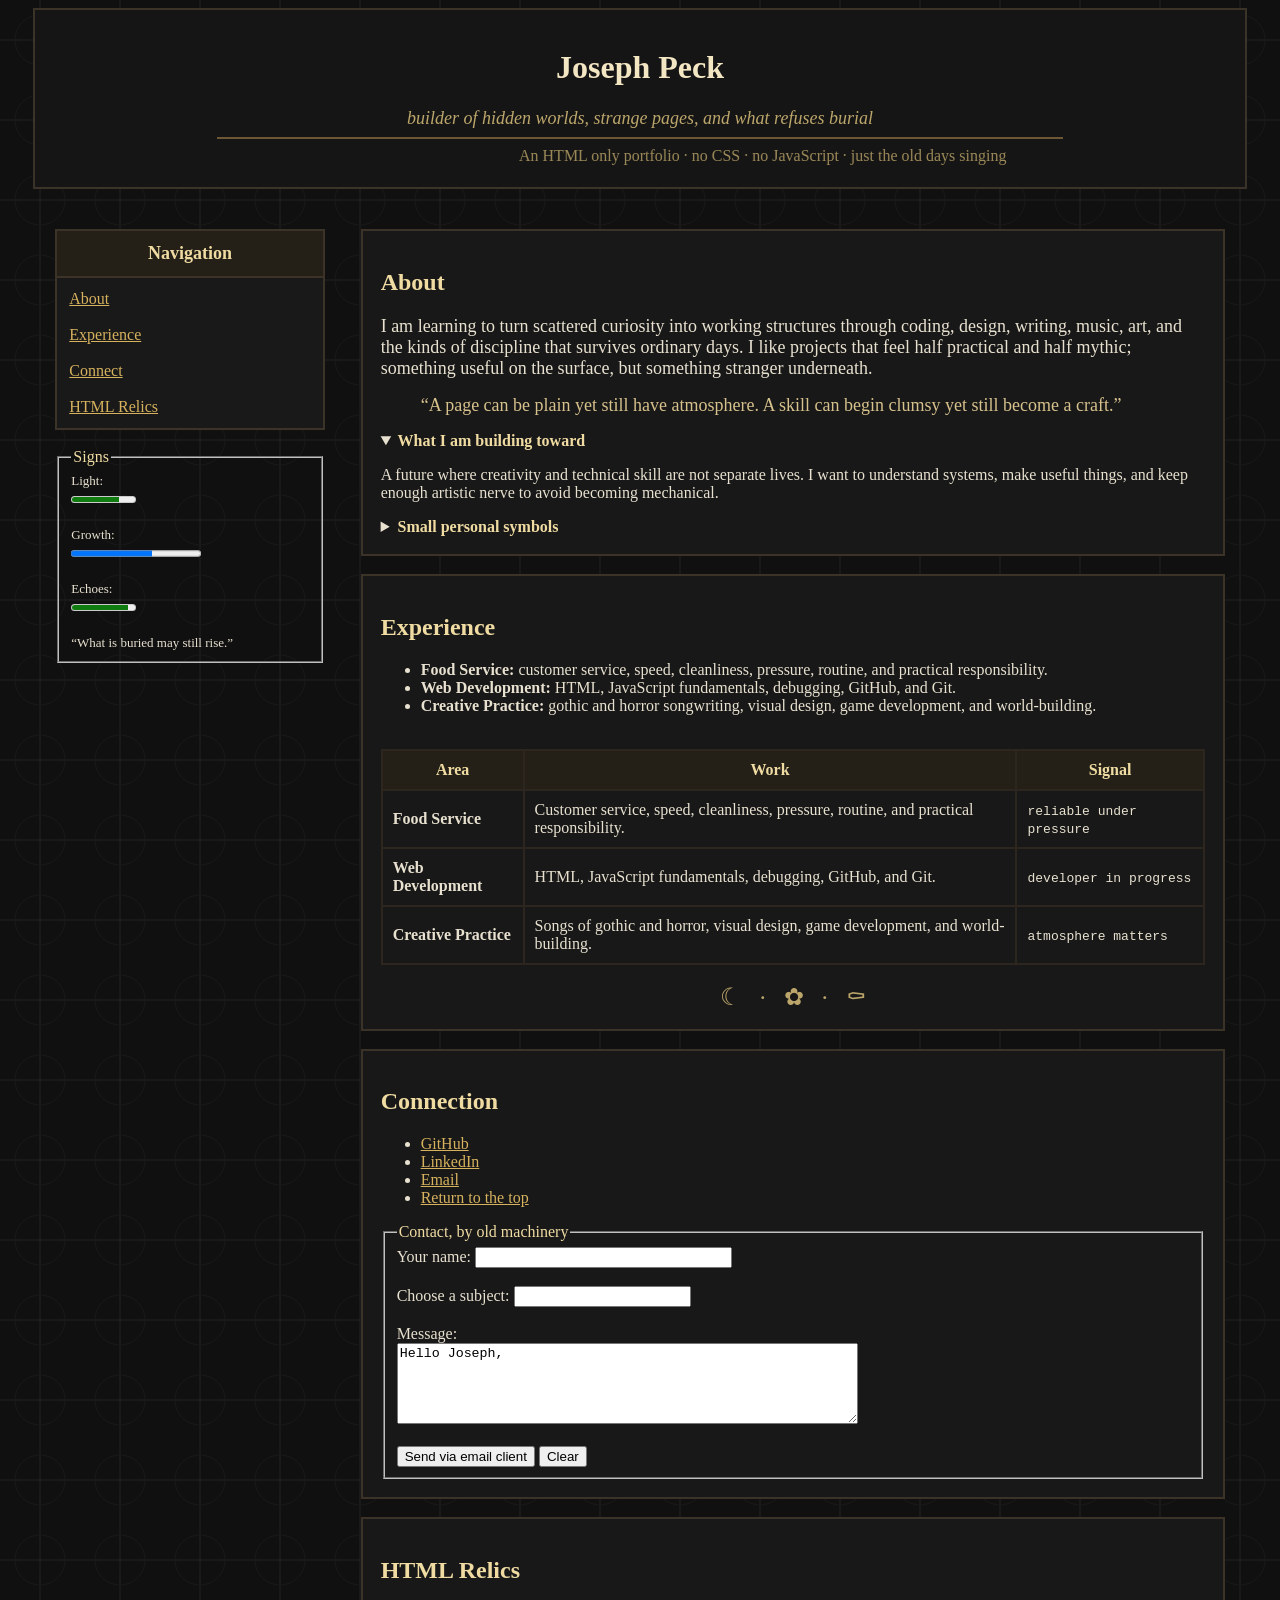
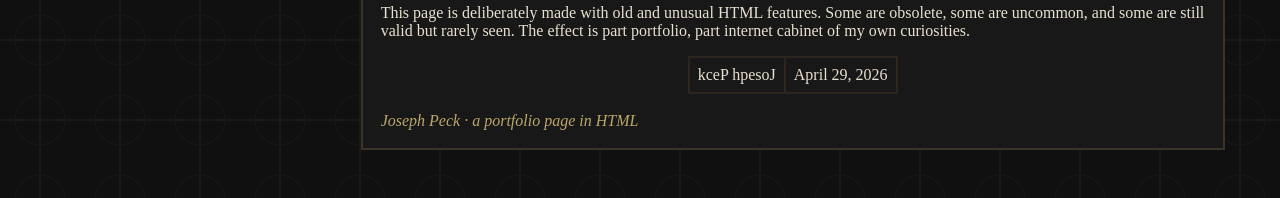
==== index.html @ 96572e70 "update meta-data" ====
<!DOCTYPE html>
<html lang="en">
<head>
  <meta charset="utf-8">
  <meta name="viewport" content="width=device-width, initial-scale=1">
  <meta name="author" content="Joseph Peck">
  <meta name="description" content="Joseph Peck's HTML portfolio page, built with unusual HTML elements.">
  <meta name="keywords" content="Joseph Peck, portfolio, HTML, web development, creativity">
  <meta name="theme-color" content="#111111">
  <title>Joseph Peck's Portfolio</title>
</head>

<!-- Background design -->
<body id="top" background="data:image/svg+xml,%3Csvg xmlns='http://www.w3.org/2000/svg' width='80' height='80' viewBox='0 0 80 80'%3E%3Crect width='80' height='80' fill='%23101010'/%3E%3Cpath d='M0 40 H80 M40 0 V80' stroke='%23222222' stroke-width='1'/%3E%3Ccircle cx='40' cy='40' r='25' fill='none' stroke='%23181818'/%3E%3C/svg%3E" text="#e8e1d0" link="#d6b15e" vlink="#8f6f37" alink="#ffffff">

  <center>
    <table width="96%" cellpadding="18" cellspacing="0" border="1" bordercolor="#3b3327" bgcolor="#151515">
      <tr>
        <td>
          <center>
            <h1>
              <font face="Georgia, Times New Roman, serif" color="#f3e6c3">
                Joseph Peck
              </font>
            </h1>

            <font face="Georgia, Times New Roman, serif" size="4" color="#bca66b">
              <i>builder of hidden worlds, strange pages, and what refuses burial</i>
            </font>

            <hr width="72%" color="#6d5735">

            <marquee behavior="alternate" scrollamount="3" width="70%">
              <font color="#9f8c5b">An HTML only portfolio · no CSS · no JavaScript · just the old days singing</font>
            </marquee>
          </center>
        </td>
      </tr>
    </table>
  </center>

  <br>

  <!-- navigation box -->
  <center>
    <table width="96%" cellpadding="14" cellspacing="8" border="0">
      <tr valign="top">
        <td width="25%">
          <nav>
            <table width="100%" cellpadding="12" cellspacing="0" border="1" bordercolor="#3b3327" bgcolor="#191919">
              <tr>
                <th bgcolor="#242018">
                  <font face="Georgia" color="#f0dca2" size="4">Navigation</font>
                </th>
              </tr>
              <tr>
                <td>
                  <font face="Georgia" size="3">
                    <a href="#About">About</a><br><br>
                    <a href="#Experience">Experience</a><br><br>
                    <a href="#Connect">Connect</a><br><br>
                    <a href="#Relics">HTML Relics</a>
                  </font>
                </td>
              </tr>
            </table>
          </nav>

          <br>
<!-- progression/mood bars -->
          <fieldset>
            <legend><font face="Georgia" color="#f0dca2">Signs</font></legend>

            <font face="Georgia" size="2">
              Light:<br>
              <meter min="0" max="100" value="74">74%</meter><br><br>

              Growth:<br>
              <progress max="100" value="63">63%</progress><br><br>

              Echoes:<br>
              <meter min="0" max="100" value="88">88%</meter><br><br>

              <q>What is buried may still rise.</q>
            </font>
          </fieldset>
        </td>
<!-- about me -->
        <td width="75%">
          <main>
            <section id="About">
              <table width="100%" cellpadding="18" cellspacing="0" border="1" bordercolor="#3b3327" bgcolor="#181818">
                <tr>
                  <td>
                    <h2>
                      <font face="Georgia" color="#f0dca2">About</font>
                    </h2>

                    <p>
                      <font face="Georgia" size="4">
                        I am learning to turn scattered curiosity into working structures through coding, design,
                        writing, music, art, and the kinds of discipline that survives ordinary days. I like projects
                        that feel half practical and half mythic; something useful on the surface, but something
                        stranger underneath.
                      </font>
                    </p>

                    <blockquote>
                      <font face="Georgia" color="#d7c18c" size="4">
                        “A page can be plain yet still have atmosphere. A skill can begin clumsy yet still become a craft.”
                      </font>
                    </blockquote>

                    <details open>
                      <summary><font face="Georgia" color="#f0dca2"><b>What I am building toward</b></font></summary>
                      <p>
                        <font face="Georgia" size="3">
                          A future where creativity and technical skill are not separate lives. I want to understand systems,
                          make useful things, and keep enough artistic nerve to avoid becoming mechanical.
                        </font>
                      </p>
                    </details>

                    <details>
                      <summary><font face="Georgia" color="#f0dca2"><b>Small personal symbols</b></font></summary>
                      <dl>
                        <dt><font color="#d6b15e"><b>The Moon</b></font></dt>
                        <dd>Quiet guidance; progress made even when the whole road is not visible.</dd>

                        <dt><font color="#d6b15e"><b>The Garden</b></font></dt>
                        <dd>Growth that cannot be rushed, only tended with patience and return.</dd>

                        <dt><font color="#d6b15e"><b>The Crypts</b></font></dt>
                        <dd>A chamber of kept fragments: lessons, failures, old passions, and pieces worth carrying forward.</dd>
                      </dl>
                    </details>
                  </td>
                </tr>
              </table>
            </section>

            <br>
<!-- Experience -->
            <section id="Experience">
              <table width="100%" cellpadding="18" cellspacing="0" border="1" bordercolor="#3b3327" bgcolor="#181818">
                <tr>
                  <td>
                    <h2>
                      <font face="Georgia" color="#f0dca2">Experience</font>
                    </h2>

                    <ul>
                      <li>
                        <font face="Georgia">
                          <b>Food Service:</b> customer service, speed, cleanliness, pressure, routine, and practical responsibility.
                        </font>
                      </li>
                      <li>
                        <font face="Georgia">
                          <b>Web Development:</b> HTML, JavaScript fundamentals, debugging, GitHub, and Git.
                        </font>
                      </li>
                      <li>
                        <font face="Georgia">
                          <b>Creative Practice:</b> gothic and horror songwriting, visual design, game development, and world-building.
                        </font>
                      </li>
                    </ul>

                    <br>

                    <table width="100%" cellpadding="10" cellspacing="0" border="1" bordercolor="#2c261e">
                      <tr bgcolor="#242018">
                        <th><font face="Georgia" color="#f0dca2">Area</font></th>
                        <th><font face="Georgia" color="#f0dca2">Work</font></th>
                        <th><font face="Georgia" color="#f0dca2">Signal</font></th>
                      </tr>
                      <tr>
                        <td><font face="Georgia"><b>Food Service</b></font></td>
                        <td><font face="Georgia">Customer service, speed, cleanliness, pressure, routine, and practical responsibility.</font></td>
                        <td><font face="Georgia"><samp>reliable under pressure</samp></font></td>
                      </tr>
                      <tr>
                        <td><font face="Georgia"><b>Web Development</b></font></td>
                        <td><font face="Georgia">HTML, JavaScript fundamentals, debugging, GitHub, and Git.</font></td>
                        <td><font face="Georgia"><samp>developer in progress</samp></font></td>
                      </tr>
                      <tr>
                        <td><font face="Georgia"><b>Creative Practice</b></font></td>
                        <td><font face="Georgia">Songs of gothic and horror, visual design, game development, and world-building.</font></td>
                        <td><font face="Georgia"><samp>atmosphere matters</samp></font></td>
                      </tr>
                    </table>

                    <br>

                    <center>
                      <font face="Georgia" color="#bca66b" size="5">
                        ☾ &nbsp; · &nbsp; ✿ &nbsp; · &nbsp; ⚰
                      </font>
                    </center>
                  </td>
                </tr>
              </table>
            </section>

            <br>
<!-- Connection -->
            <section id="Connect">
              <table width="100%" cellpadding="18" cellspacing="0" border="1" bordercolor="#3b3327" bgcolor="#181818">
                <tr>
                  <td>
                    <h2>
                      <font face="Georgia" color="#f0dca2">Connection</font>
                    </h2>

                    <ul>
                      <li><a href="https://github.com/Joeypeck1987" target="_blank">GitHub</a></li>
                      <li><a href="https://www.linkedin.com/in/joey-peck-66233b329/" target="_blank">LinkedIn</a></li>
                      <li><a href="mailto:Joeypeck1987@gmail.com">Email</a></li>
                      <li><a href="#top">Return to the top</a></li>
                    </ul>

                    <form action="mailto:Joeypeck1987@gmail.com" method="post" enctype="text/plain">
                      <fieldset>
                        <legend><font face="Georgia" color="#f0dca2">Contact, by old machinery</font></legend>

                        <label>Your name: <input name="name" size="30"></label><br><br>

                        <label>Choose a subject:
                          <input list="subjects" name="subject">
                          <datalist id="subjects">
                            <option value="Portfolio">
                            <option value="Collaboration">
                            <option value="Job Opportunity">
                            <option value="Creative Project">
                          </datalist>
                        </label><br><br>

                        <label>Message:<br>
                          <textarea name="message" rows="5" cols="55">Hello Joseph,</textarea>
                        </label><br><br>

                        <button type="submit">Send via email client</button>
                        <button type="reset">Clear</button>
                      </fieldset>
                    </form>
                  </td>
                </tr>
              </table>
            </section>

            <br>
<!-- Footer section -->
            <section id="Relics">
              <table width="100%" cellpadding="18" cellspacing="0" border="1" bordercolor="#3b3327" bgcolor="#181818">
                <tr>
                  <td>
                    <h2>
                      <font face="Georgia" color="#f0dca2">HTML Relics</font>
                    </h2>

                    <p>
                      <font face="Georgia">
                        This page is deliberately made with old and unusual HTML features. Some are obsolete, some are uncommon,
                        and some are still valid but rarely seen. The effect is part portfolio, part internet cabinet of my own curiosities.
                      </font>
                    </p>

                    <center>
                      <table cellpadding="8" cellspacing="0" border="1" bordercolor="#2c261e">
                        <tr>
                          <td><bdo dir="rtl">Joseph Peck</bdo></td>
                          <td><time datetime="2026-04-29">April 29, 2026</time></td>
                        </tr>
                      </table>
                    </center>

                    <br>

                    <address>
                      <font face="Georgia" color="#bca66b">
                        Joseph Peck · a portfolio page in HTML
                      </font>
                    </address>
                  </td>
                </tr>
              </table>
            </section>
          </main>
        </td>
      </tr>
    </table>
  </center>

  <br>

</body>
</html>
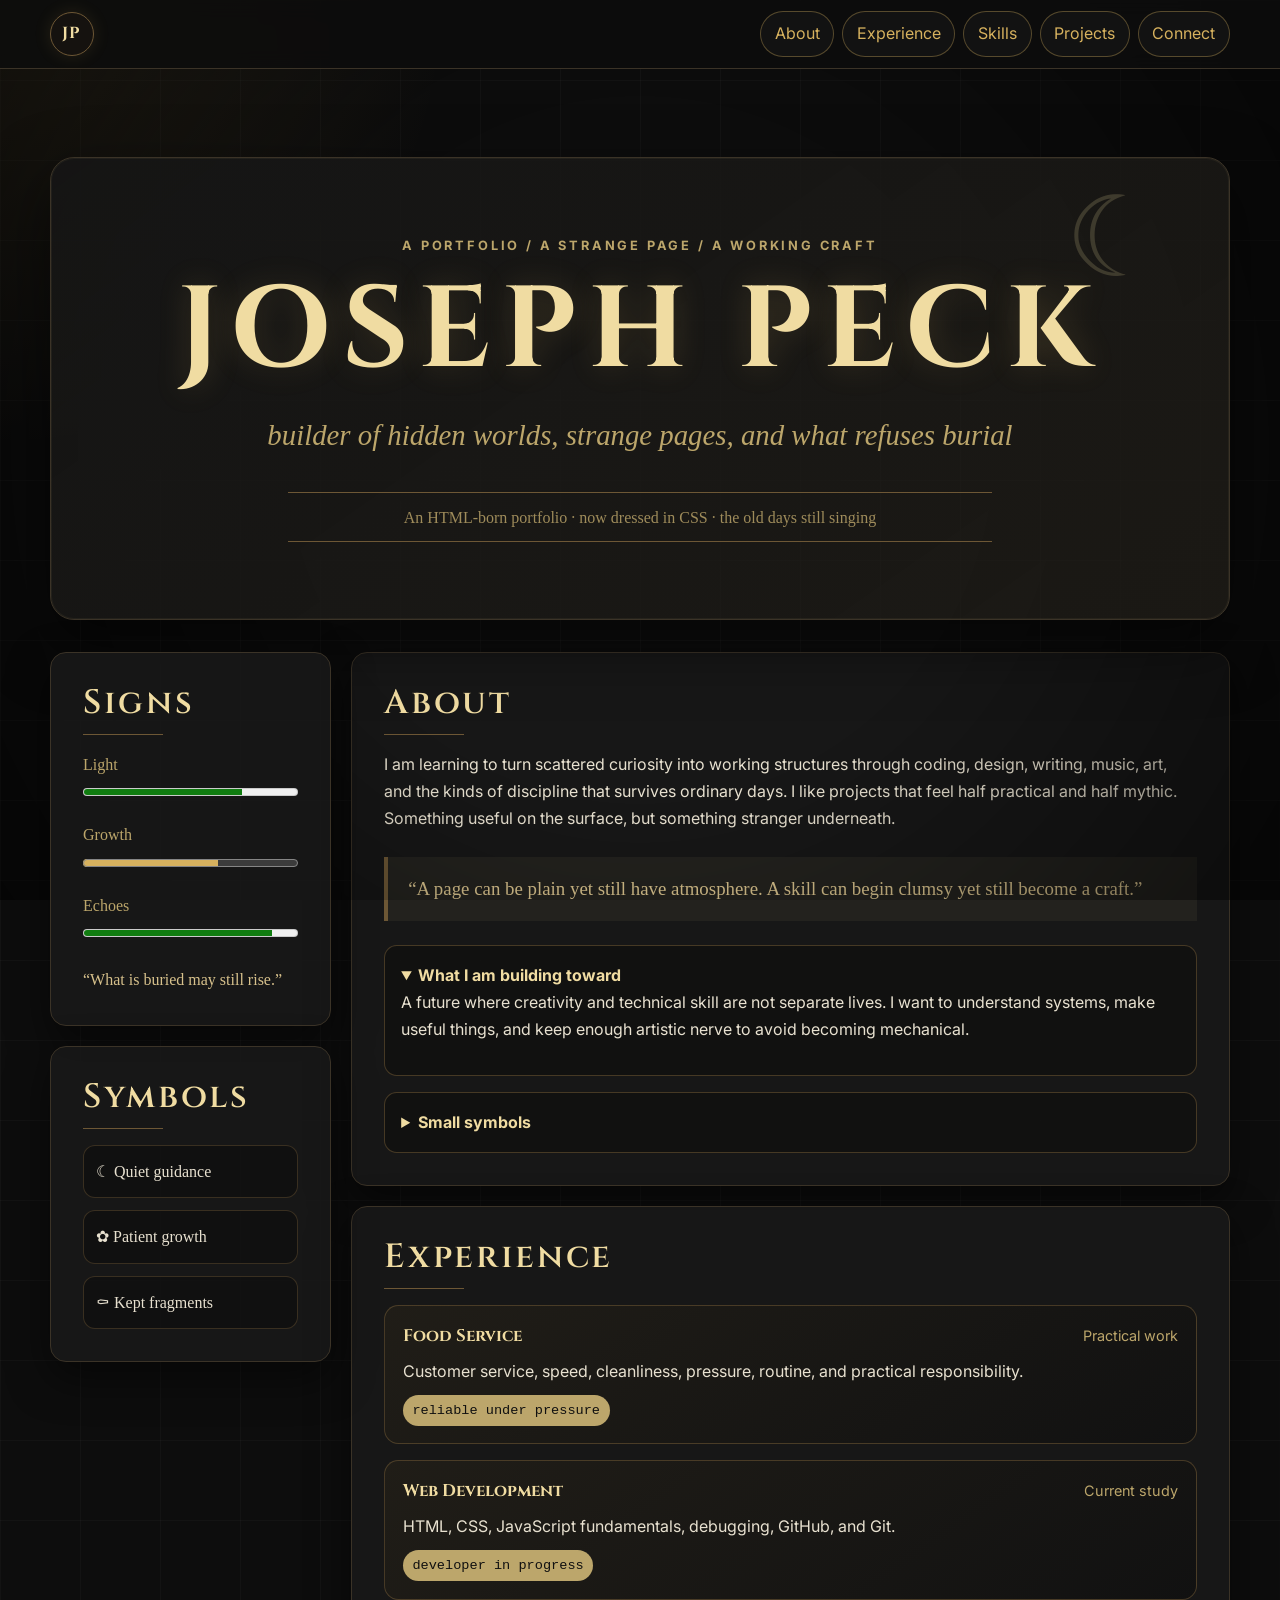
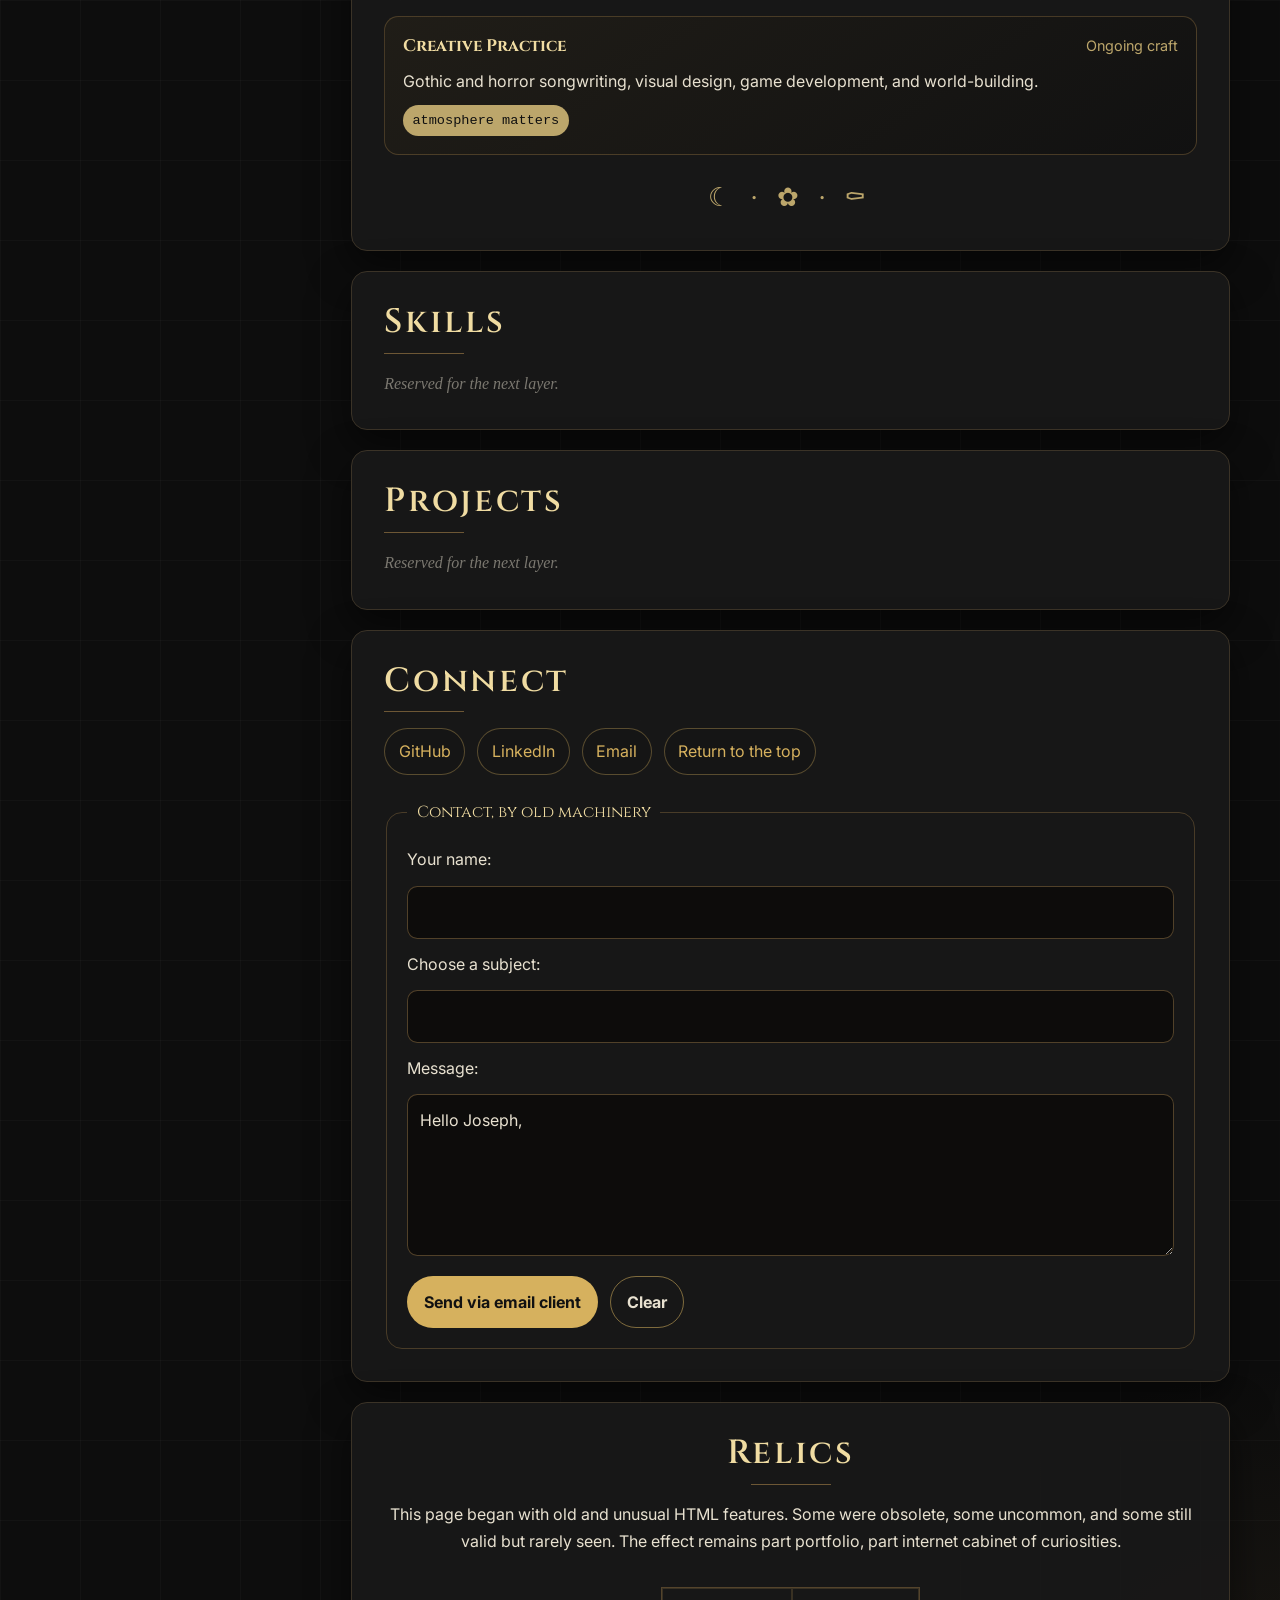
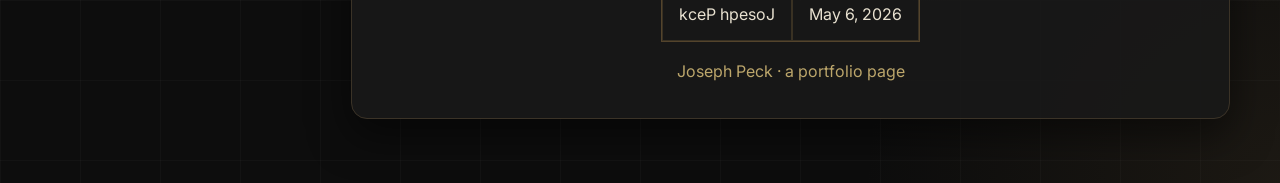
==== commit a302c177: "added css and notes to page." ====
--- a/index.html
+++ b/index.html
@@ -4,296 +4,203 @@
   <meta charset="utf-8">
   <meta name="viewport" content="width=device-width, initial-scale=1">
   <meta name="author" content="Joseph Peck">
-  <meta name="description" content="Joseph Peck's HTML portfolio page, built with unusual HTML elements.">
-  <meta name="keywords" content="Joseph Peck, portfolio, HTML, web development, creativity">
+  <meta name="description" content="Joseph Peck's portfolio page: web development, creative practice.">
+  <meta name="keywords" content="Joseph Peck, portfolio, HTML, CSS, web development, creativity">
   <meta name="theme-color" content="#111111">
   <title>Joseph Peck's Portfolio</title>
+  <link rel="preconnect" href="https://fonts.googleapis.com">
+  <link rel="preconnect" href="https://fonts.gstatic.com" crossorigin>
+  <link href="https://fonts.googleapis.com/css2?family=Cinzel:wght@500;600;700&family=IM+Fell+English:ital@0;1&family=Inter:wght@400;500;600;700&display=swap" rel="stylesheet">
+  <link rel="stylesheet" href="styles.css">
 </head>
 
-<!-- Background design -->
-<body id="top" background="data:image/svg+xml,%3Csvg xmlns='http://www.w3.org/2000/svg' width='80' height='80' viewBox='0 0 80 80'%3E%3Crect width='80' height='80' fill='%23101010'/%3E%3Cpath d='M0 40 H80 M40 0 V80' stroke='%23222222' stroke-width='1'/%3E%3Ccircle cx='40' cy='40' r='25' fill='none' stroke='%23181818'/%3E%3C/svg%3E" text="#e8e1d0" link="#d6b15e" vlink="#8f6f37" alink="#ffffff">
-
-  <center>
-    <table width="96%" cellpadding="18" cellspacing="0" border="1" bordercolor="#3b3327" bgcolor="#151515">
-      <tr>
-        <td>
-          <center>
-            <h1>
-              <font face="Georgia, Times New Roman, serif" color="#f3e6c3">
-                Joseph Peck
-              </font>
-            </h1>
-
-            <font face="Georgia, Times New Roman, serif" size="4" color="#bca66b">
-              <i>builder of hidden worlds, strange pages, and what refuses burial</i>
-            </font>
-
-            <hr width="72%" color="#6d5735">
-
-            <marquee behavior="alternate" scrollamount="3" width="70%">
-              <font color="#9f8c5b">An HTML only portfolio · no CSS · no JavaScript · just the old days singing</font>
-            </marquee>
-          </center>
-        </td>
-      </tr>
-    </table>
-  </center>
-
-  <br>
-
-  <!-- navigation box -->
-  <center>
-    <table width="96%" cellpadding="14" cellspacing="8" border="0">
-      <tr valign="top">
-        <td width="25%">
-          <nav>
-            <table width="100%" cellpadding="12" cellspacing="0" border="1" bordercolor="#3b3327" bgcolor="#191919">
-              <tr>
-                <th bgcolor="#242018">
-                  <font face="Georgia" color="#f0dca2" size="4">Navigation</font>
-                </th>
-              </tr>
-              <tr>
-                <td>
-                  <font face="Georgia" size="3">
-                    <a href="#About">About</a><br><br>
-                    <a href="#Experience">Experience</a><br><br>
-                    <a href="#Connect">Connect</a><br><br>
-                    <a href="#Relics">HTML Relics</a>
-                  </font>
-                </td>
-              </tr>
-            </table>
-          </nav>
-
-          <br>
-<!-- progression/mood bars -->
-          <fieldset>
-            <legend><font face="Georgia" color="#f0dca2">Signs</font></legend>
-
-            <font face="Georgia" size="2">
-              Light:<br>
-              <meter min="0" max="100" value="74">74%</meter><br><br>
-
-              Growth:<br>
-              <progress max="100" value="63">63%</progress><br><br>
-
-              Echoes:<br>
-              <meter min="0" max="100" value="88">88%</meter><br><br>
-
-              <q>What is buried may still rise.</q>
-            </font>
-          </fieldset>
-        </td>
-<!-- about me -->
-        <td width="75%">
-          <main>
-            <section id="About">
-              <table width="100%" cellpadding="18" cellspacing="0" border="1" bordercolor="#3b3327" bgcolor="#181818">
-                <tr>
-                  <td>
-                    <h2>
-                      <font face="Georgia" color="#f0dca2">About</font>
-                    </h2>
-
-                    <p>
-                      <font face="Georgia" size="4">
-                        I am learning to turn scattered curiosity into working structures through coding, design,
-                        writing, music, art, and the kinds of discipline that survives ordinary days. I like projects
-                        that feel half practical and half mythic; something useful on the surface, but something
-                        stranger underneath.
-                      </font>
-                    </p>
-
-                    <blockquote>
-                      <font face="Georgia" color="#d7c18c" size="4">
-                        “A page can be plain yet still have atmosphere. A skill can begin clumsy yet still become a craft.”
-                      </font>
-                    </blockquote>
-
-                    <details open>
-                      <summary><font face="Georgia" color="#f0dca2"><b>What I am building toward</b></font></summary>
-                      <p>
-                        <font face="Georgia" size="3">
-                          A future where creativity and technical skill are not separate lives. I want to understand systems,
-                          make useful things, and keep enough artistic nerve to avoid becoming mechanical.
-                        </font>
-                      </p>
-                    </details>
-
-                    <details>
-                      <summary><font face="Georgia" color="#f0dca2"><b>Small personal symbols</b></font></summary>
-                      <dl>
-                        <dt><font color="#d6b15e"><b>The Moon</b></font></dt>
-                        <dd>Quiet guidance; progress made even when the whole road is not visible.</dd>
-
-                        <dt><font color="#d6b15e"><b>The Garden</b></font></dt>
-                        <dd>Growth that cannot be rushed, only tended with patience and return.</dd>
-
-                        <dt><font color="#d6b15e"><b>The Crypts</b></font></dt>
-                        <dd>A chamber of kept fragments: lessons, failures, old passions, and pieces worth carrying forward.</dd>
-                      </dl>
-                    </details>
-                  </td>
-                </tr>
-              </table>
-            </section>
-
-            <br>
-<!-- Experience -->
-            <section id="Experience">
-              <table width="100%" cellpadding="18" cellspacing="0" border="1" bordercolor="#3b3327" bgcolor="#181818">
-                <tr>
-                  <td>
-                    <h2>
-                      <font face="Georgia" color="#f0dca2">Experience</font>
-                    </h2>
-
-                    <ul>
-                      <li>
-                        <font face="Georgia">
-                          <b>Food Service:</b> customer service, speed, cleanliness, pressure, routine, and practical responsibility.
-                        </font>
-                      </li>
-                      <li>
-                        <font face="Georgia">
-                          <b>Web Development:</b> HTML, JavaScript fundamentals, debugging, GitHub, and Git.
-                        </font>
-                      </li>
-                      <li>
-                        <font face="Georgia">
-                          <b>Creative Practice:</b> gothic and horror songwriting, visual design, game development, and world-building.
-                        </font>
-                      </li>
-                    </ul>
-
-                    <br>
-
-                    <table width="100%" cellpadding="10" cellspacing="0" border="1" bordercolor="#2c261e">
-                      <tr bgcolor="#242018">
-                        <th><font face="Georgia" color="#f0dca2">Area</font></th>
-                        <th><font face="Georgia" color="#f0dca2">Work</font></th>
-                        <th><font face="Georgia" color="#f0dca2">Signal</font></th>
-                      </tr>
-                      <tr>
-                        <td><font face="Georgia"><b>Food Service</b></font></td>
-                        <td><font face="Georgia">Customer service, speed, cleanliness, pressure, routine, and practical responsibility.</font></td>
-                        <td><font face="Georgia"><samp>reliable under pressure</samp></font></td>
-                      </tr>
-                      <tr>
-                        <td><font face="Georgia"><b>Web Development</b></font></td>
-                        <td><font face="Georgia">HTML, JavaScript fundamentals, debugging, GitHub, and Git.</font></td>
-                        <td><font face="Georgia"><samp>developer in progress</samp></font></td>
-                      </tr>
-                      <tr>
-                        <td><font face="Georgia"><b>Creative Practice</b></font></td>
-                        <td><font face="Georgia">Songs of gothic and horror, visual design, game development, and world-building.</font></td>
-                        <td><font face="Georgia"><samp>atmosphere matters</samp></font></td>
-                      </tr>
-                    </table>
-
-                    <br>
-
-                    <center>
-                      <font face="Georgia" color="#bca66b" size="5">
-                        ☾ &nbsp; · &nbsp; ✿ &nbsp; · &nbsp; ⚰
-                      </font>
-                    </center>
-                  </td>
-                </tr>
-              </table>
-            </section>
-
-            <br>
-<!-- Connection -->
-            <section id="Connect">
-              <table width="100%" cellpadding="18" cellspacing="0" border="1" bordercolor="#3b3327" bgcolor="#181818">
-                <tr>
-                  <td>
-                    <h2>
-                      <font face="Georgia" color="#f0dca2">Connection</font>
-                    </h2>
-
-                    <ul>
-                      <li><a href="https://github.com/Joeypeck1987" target="_blank">GitHub</a></li>
-                      <li><a href="https://www.linkedin.com/in/joey-peck-66233b329/" target="_blank">LinkedIn</a></li>
-                      <li><a href="mailto:Joeypeck1987@gmail.com">Email</a></li>
-                      <li><a href="#top">Return to the top</a></li>
-                    </ul>
-
-                    <form action="mailto:Joeypeck1987@gmail.com" method="post" enctype="text/plain">
-                      <fieldset>
-                        <legend><font face="Georgia" color="#f0dca2">Contact, by old machinery</font></legend>
-
-                        <label>Your name: <input name="name" size="30"></label><br><br>
-
-                        <label>Choose a subject:
-                          <input list="subjects" name="subject">
-                          <datalist id="subjects">
-                            <option value="Portfolio">
-                            <option value="Collaboration">
-                            <option value="Job Opportunity">
-                            <option value="Creative Project">
-                          </datalist>
-                        </label><br><br>
-
-                        <label>Message:<br>
-                          <textarea name="message" rows="5" cols="55">Hello Joseph,</textarea>
-                        </label><br><br>
-
-                        <button type="submit">Send via email client</button>
-                        <button type="reset">Clear</button>
-                      </fieldset>
-                    </form>
-                  </td>
-                </tr>
-              </table>
-            </section>
-
-            <br>
-<!-- Footer section -->
-            <section id="Relics">
-              <table width="100%" cellpadding="18" cellspacing="0" border="1" bordercolor="#3b3327" bgcolor="#181818">
-                <tr>
-                  <td>
-                    <h2>
-                      <font face="Georgia" color="#f0dca2">HTML Relics</font>
-                    </h2>
-
-                    <p>
-                      <font face="Georgia">
-                        This page is deliberately made with old and unusual HTML features. Some are obsolete, some are uncommon,
-                        and some are still valid but rarely seen. The effect is part portfolio, part internet cabinet of my own curiosities.
-                      </font>
-                    </p>
-
-                    <center>
-                      <table cellpadding="8" cellspacing="0" border="1" bordercolor="#2c261e">
-                        <tr>
-                          <td><bdo dir="rtl">Joseph Peck</bdo></td>
-                          <td><time datetime="2026-04-29">April 29, 2026</time></td>
-                        </tr>
-                      </table>
-                    </center>
-
-                    <br>
-
-                    <address>
-                      <font face="Georgia" color="#bca66b">
-                        Joseph Peck · a portfolio page in HTML
-                      </font>
-                    </address>
-                  </td>
-                </tr>
-              </table>
-            </section>
-          </main>
-        </td>
-      </tr>
-    </table>
-  </center>
-
-  <br>
-
+<body id="top">
+  <header class="site-header">
+    <nav class="nav-wrap" aria-label="Main navigation">
+      <a class="nav-mark" href="#top">JP</a>
+      <ul class="nav-links">
+        <li><a href="#About">About</a></li>
+        <li><a href="#Experience">Experience</a></li>
+        <li><a href="#Skills">Skills</a></li>
+        <li><a href="#Projects">Projects</a></li>
+        <li><a href="#Connect">Connect</a></li>
+      </ul>
+    </nav>
+  </header>
+
+  <main class="page-shell">
+    <section class="hero" aria-labelledby="page-title">
+      <div class="hero-frame">
+        <p class="eyebrow">a portfolio / a strange page / a working craft</p>
+        <h1 id="page-title">Joseph Peck</h1>
+        <p class="tagline">builder of hidden worlds, strange pages, and what refuses burial</p>
+        <div class="relic-ticker" aria-label="Decorative portfolio statement">
+          <span>An HTML-born portfolio · now dressed in CSS · the old days still singing</span>
+        </div>
+      </div>
+    </section>
+
+    <div class="content-grid">
+      <aside class="side-panel" aria-label="Personal signs">
+        <section class="card sign-card">
+          <h2>Signs</h2>
+
+          <label for="light">Light</label>
+          <meter id="light" min="0" max="100" value="74">74%</meter>
+
+          <label for="growth">Growth</label>
+          <progress id="growth" max="100" value="63">63%</progress>
+
+          <label for="echoes">Echoes</label>
+          <meter id="echoes" min="0" max="100" value="88">88%</meter>
+
+          <q>What is buried may still rise.</q>
+        </section>
+
+        <section class="card symbol-card">
+          <h2>Symbols</h2>
+          <ul>
+            <li>☾ Quiet guidance</li>
+            <li>✿ Patient growth</li>
+            <li>⚰ Kept fragments</li>
+          </ul>
+        </section>
+      </aside>
+
+      <div class="main-column">
+        <section id="About" class="card section-card">
+          <h2>About</h2>
+          <p>
+            I am learning to turn scattered curiosity into working structures through coding, design,
+            writing, music, art, and the kinds of discipline that survives ordinary days. I like projects
+            that feel half practical and half mythic. Something useful on the surface, but something
+            stranger underneath.
+          </p>
+
+          <blockquote>
+            “A page can be plain yet still have atmosphere. A skill can begin clumsy yet still become a craft.”
+          </blockquote>
+
+          <details open>
+            <summary>What I am building toward</summary>
+            <p>
+              A future where creativity and technical skill are not separate lives. I want to understand systems,
+              make useful things, and keep enough artistic nerve to avoid becoming mechanical.
+            </p>
+          </details>
+
+          <details>
+            <summary>Small symbols</summary>
+            <dl>
+              <dt>The Moon</dt>
+              <dd>Quiet guidance; progress made even when the whole road is not visible.</dd>
+
+              <dt>The Garden</dt>
+              <dd>Growth that cannot be rushed, only tended with patience and return.</dd>
+
+              <dt>The Crypts</dt>
+              <dd>A chamber of kept fragments: lessons, failures, old passions, and pieces worth carrying forward.</dd>
+            </dl>
+          </details>
+        </section>
+
+        <section id="Experience" class="card section-card">
+          <h2>Experience</h2>
+
+          <ul class="experience-list">
+            <li>
+              <div class="experience-heading">
+                <h3>Food Service</h3>
+                <span>Practical work</span>
+              </div>
+              <p>Customer service, speed, cleanliness, pressure, routine, and practical responsibility.</p>
+              <samp>reliable under pressure</samp>
+            </li>
+
+            <li>
+              <div class="experience-heading">
+                <h3>Web Development</h3>
+                <span>Current study</span>
+              </div>
+              <p>HTML, CSS, JavaScript fundamentals, debugging, GitHub, and Git.</p>
+              <samp>developer in progress</samp>
+            </li>
+
+            <li>
+              <div class="experience-heading">
+                <h3>Creative Practice</h3>
+                <span>Ongoing craft</span>
+              </div>
+              <p>Gothic and horror songwriting, visual design, game development, and world-building.</p>
+              <samp>atmosphere matters</samp>
+            </li>
+          </ul>
+
+          <p class="glyph-row" aria-hidden="true">☾ · ✿ · ⚰</p>
+        </section>
+
+        <section id="Skills" class="card section-card empty-section">
+          <h2>Skills</h2>
+        </section>
+
+        <section id="Projects" class="card section-card empty-section">
+          <h2>Projects</h2>
+          <ul class="project-list"></ul>
+        </section>
+
+        <section id="Connect" class="card section-card">
+          <h2>Connect</h2>
+
+          <ul class="connect-list">
+            <li><a href="https://github.com/Joeypeck1987" target="_blank" rel="noopener noreferrer">GitHub</a></li>
+            <li><a href="https://www.linkedin.com/in/joey-peck-66233b329/" target="_blank" rel="noopener noreferrer">LinkedIn</a></li>
+            <li><a href="mailto:Joeypeck1987@gmail.com">Email</a></li>
+            <li><a href="#top">Return to the top</a></li>
+          </ul>
+
+          <form action="mailto:Joeypeck1987@gmail.com" method="post" enctype="text/plain" class="contact-form">
+            <fieldset>
+              <legend>Contact, by old machinery</legend>
+
+              <label for="name">Your name:</label>
+              <input id="name" name="name" size="30">
+
+              <label for="subject">Choose a subject:</label>
+              <input id="subject" list="subjects" name="subject">
+              <datalist id="subjects">
+                <option value="Portfolio"></option>
+                <option value="Collaboration"></option>
+                <option value="Job Opportunity"></option>
+                <option value="Creative Project"></option>
+              </datalist>
+
+              <label for="message">Message:</label>
+              <textarea id="message" name="message" rows="5">Hello Joseph,</textarea>
+
+              <div class="button-row">
+                <button type="submit">Send via email client</button>
+                <button type="reset">Clear</button>
+              </div>
+            </fieldset>
+          </form>
+        </section>
+
+        <section id="Relics" class="card section-card relics-card">
+          <h2>Relics</h2>
+          <p>
+            This page began with old and unusual HTML features. Some were obsolete, some uncommon,
+            and some still valid but rarely seen. The effect remains part portfolio, part internet cabinet of curiosities.
+          </p>
+
+          <div class="relic-table" aria-label="Portfolio relic information">
+            <span><bdo dir="rtl">Joseph Peck</bdo></span>
+            <time datetime="2026-05-06">May 6, 2026</time>
+          </div>
+
+          <address>Joseph Peck · a portfolio page</address>
+        </section>
+      </div>
+    </div>
+  </main>
 </body>
 </html>
--- a/styles.css
+++ b/styles.css
@@ -0,0 +1,758 @@
+
+
+/*
+  Store reusable color values as CSS variables.
+*/
+:root {
+  --bg: #0d0d0d;
+  --bg-deep: #080706;
+  --panel: rgba(24, 24, 24, 0.92);
+  --panel-soft: rgba(34, 31, 25, 0.86);
+  --border: #3b3327;
+  --border-bright: #6d5735;
+  --text: #e8e1d0;
+  --muted: #bca66b;
+  --gold: #f0dca2;
+  --link: #d6b15e;
+  --link-hover: #ffffff;
+  --shadow: rgba(0, 0, 0, 0.5);
+}
+
+/*
+   make layouts easier to control.
+*/
+* {
+  box-sizing: border-box;
+}
+
+/*
+  Smooth scrolling makes internal navigation links glide to each section.
+*/
+html {
+  scroll-behavior: smooth;
+}
+
+/*
+   layered background-image to create the atmosphere:
+  - two radial gradients create soft gold/brown glows
+  - two linear gradients create the faint old-web grid pattern
+*/
+body {
+  margin: 0;
+  color: var(--text);
+  font-family: "Inter", Arial, sans-serif;
+  line-height: 1.7;
+  background-color: var(--bg);
+  background-image:
+    radial-gradient(circle at top left, rgba(214, 177, 94, 0.12), transparent 28rem),
+    radial-gradient(circle at bottom right, rgba(109, 87, 53, 0.16), transparent 26rem),
+    linear-gradient(rgba(255, 255, 255, 0.025) 1px, transparent 1px),
+    linear-gradient(90deg, rgba(255, 255, 255, 0.025) 1px, transparent 1px);
+  background-size: auto, auto, 80px 80px, 80px 80px;
+}
+
+/*
+  Fixed vignette overlay over the whole page.
+  pointer-events: none to keep it from blocking clicks.
+  The result is darker on the edges, giving the page a more cryptic feeling.
+*/
+body::before {
+  content: "";
+  position: fixed;
+  inset: 0;
+  pointer-events: none;
+  background: radial-gradient(circle, transparent 45%, rgba(0, 0, 0, 0.48));
+}
+
+
+img {
+  max-width: 100%;
+}
+
+/* 
+  Sticky header 
+  backdrop-filter gives the header a blurred glass effect. */
+
+.site-header {
+  position: sticky;
+  top: 0;
+  z-index: 10;
+  border-bottom: 1px solid var(--border);
+  background: rgba(13, 13, 13, 0.88);
+  backdrop-filter: blur(10px);
+}
+
+/*
+  Center the nav content and Flexbox to place the mark on the left
+  and the keep nav links on the right.
+*/
+.nav-wrap {
+  width: min(1180px, calc(100% - 2rem));
+  margin: 0 auto;
+  min-height: 4.25rem;
+  display: flex;
+  align-items: center;
+  justify-content: space-between;
+  gap: 1rem;
+}
+
+/*
+  Styles for small circular initial mark in the navigation.
+  inline-grid and place-items center the letters inside the circle.
+*/
+.nav-mark {
+  display: inline-grid;
+  place-items: center;
+  width: 2.75rem;
+  height: 2.75rem;
+  border: 1px solid var(--border-bright);
+  border-radius: 50%;
+  color: var(--gold);
+  font-family: "Cinzel", Georgia, serif;
+  font-weight: 700;
+  text-decoration: none;
+  letter-spacing: 0.08em;
+  background: #15120f;
+  box-shadow: 0 0 18px rgba(214, 177, 94, 0.12);
+}
+
+/*
+  Turns the navigation list into a horizontal Flexbox row.
+  flex-wrap allows the links to wrap onto another line on smaller screens.
+*/
+.nav-links {
+  display: flex;
+  flex-wrap: wrap;
+  justify-content: flex-end;
+  gap: 0.5rem;
+  padding: 0;
+  margin: 0;
+  list-style: none;
+}
+
+/*
+  Gives both nav links and connect links the same pill button style.
+  This transforms the style of links.
+*/
+.nav-links a,
+.connect-list a {
+  display: inline-block;
+  color: var(--link);
+  text-decoration: none;
+  border: 1px solid rgba(214, 177, 94, 0.35);
+  border-radius: 999px;
+  padding: 0.55rem 0.85rem;
+  background: rgba(21, 21, 21, 0.72);
+  transition: transform 180ms ease, color 180ms ease, border-color 180ms ease, background 180ms ease;
+}
+
+/*
+  Add effect for mouse hover and keyboard focus.
+*/
+.nav-links a:hover,
+.connect-list a:hover,
+.nav-links a:focus-visible,
+.connect-list a:focus-visible {
+  color: var(--link-hover);
+  border-color: var(--gold);
+  background: rgba(109, 87, 53, 0.32);
+  transform: translateY(-2px);
+}
+
+/*
+  The page shell controls the main width of the site.
+*/
+.page-shell {
+  width: min(1180px, calc(100% - 2rem));
+  margin: 0 auto;
+  padding: 2rem 0 4rem;
+}
+
+/*
+  *** The hero area. ***
+  text-align: center to change alignment on a section.
+*/
+.hero {
+  padding: 3.5rem 0 2rem;
+  text-align: center;
+}
+
+/*
+  large card around name and tagline.
+  The gradient, shadow, border radius, and inset line give it a polished panel effect.
+*/
+.hero-frame {
+  border: 1px solid var(--border);
+  background: linear-gradient(145deg, rgba(21, 21, 21, 0.95), rgba(34, 31, 25, 0.72));
+  box-shadow: 0 1.5rem 4rem var(--shadow), inset 0 0 0 1px rgba(240, 220, 162, 0.05);
+  border-radius: 1.5rem;
+  padding: clamp(2rem, 6vw, 5rem);
+  position: relative;
+  overflow: hidden;
+}
+
+/*
+  Adding a decorative moon symbol inside the hero card.
+  ::after creates a pseudo-element that CSS can place visually.
+*/
+.hero-frame::after {
+  content: "☾";
+  position: absolute;
+  right: clamp(1.5rem, 5vw, 4rem);
+  top: 1.3rem;
+  color: rgba(240, 220, 162, 0.18);
+  font-size: clamp(3rem, 9vw, 7rem);
+  line-height: 1;
+}
+
+/*
+  Small label text above the main.
+  Uppercase, small size, and wide letter-spacing make it feel like a caption or inscription.
+*/
+.eyebrow {
+  margin: 0 0 0.75rem;
+  color: var(--muted);
+  font-size: 0.8rem;
+  font-weight: 700;
+  letter-spacing: 0.22em;
+  text-transform: uppercase;
+}
+
+/*
+  Give headings the same display font and tighter line height.
+*/
+h1,
+h2,
+h3 {
+  font-family: "Cinzel", Georgia, serif;
+  line-height: 1.1;
+}
+
+/*
+  Transform the name at the top of the page.
+  clamp() will make the font size responsive: it has a minimum, preferred, and maximum size.
+*/
+h1 {
+  margin: 0;
+  color: var(--gold);
+  font-size: clamp(3rem, 9vw, 7.5rem);
+  font-weight: 700;
+  letter-spacing: 0.09em;
+  text-transform: uppercase;
+  text-shadow: 0 0 2rem rgba(214, 177, 94, 0.18);
+}
+
+/* reservation text */
+.tagline {
+  max-width: 54rem;
+  margin: 1rem auto 0;
+  color: var(--muted);
+  font-family: "IM Fell English", Georgia, serif;
+  font-size: clamp(1.25rem, 3vw, 1.8rem);
+  font-style: italic;
+}
+
+/*
+  Replaces the old html marquee with a modern CSS animated ticker.
+*/
+.relic-ticker {
+  width: min(44rem, 100%);
+  margin: 2rem auto 0;
+  overflow: hidden;
+  border-top: 1px solid var(--border-bright);
+  border-bottom: 1px solid var(--border-bright);
+  color: #9f8c5b;
+  font-family: "IM Fell English", Georgia, serif;
+  white-space: nowrap;
+}
+
+/*
+  Makes the ticker movable.
+*/
+.relic-ticker span {
+  display: inline-block;
+  padding: 0.65rem 0;
+  animation: drift 12s ease-in-out infinite alternate;
+}
+
+/*
+  Move the ticker text gently left and right.
+*/
+@keyframes drift {
+  from { transform: translateX(-4%); }
+  to { transform: translateX(4%); }
+}
+
+/*
+  This creates the main page layout: side panel on the left, main content on the right.
+  CSS Grid is used here because this is a two-column page structure.
+*/
+.content-grid {
+  display: grid;
+  grid-template-columns: minmax(220px, 0.32fr) 1fr;
+  gap: 1.25rem;
+  align-items: start;
+}
+
+/*
+  Keep the side cards visible while scrolling on larger screens.
+*/
+.side-panel {
+  position: sticky;
+  top: 5.5rem;
+  display: flex;
+  flex-direction: column;
+  gap: 1.25rem;
+}
+
+/*
+  Base card styling shared by multiple content boxes.
+*/
+.card {
+  border: 1px solid var(--border);
+  border-radius: 1rem;
+  background: var(--panel);
+  box-shadow: 0 1rem 2.5rem var(--shadow);
+}
+
+/*
+  Add spacing inside section cards and side-panel cards.
+*/
+.section-card,
+.side-panel .card {
+  padding: clamp(1.1rem, 3vw, 2rem);
+}
+
+/*
+  Stack the main sections vertically with even spacing.
+*/
+.main-column {
+  display: flex;
+  flex-direction: column;
+  gap: 1.25rem;
+}
+
+/*
+  When clicking nav links, prevent section headings from hiding under the sticky header.
+*/
+section {
+  scroll-margin-top: 6rem;
+}
+
+/*
+  Section headings About, Experience, Skills, Projects, and Connect.
+*/
+h2 {
+  margin: 0 0 1rem;
+  color: var(--gold);
+  font-size: clamp(1.5rem, 3vw, 2.1rem);
+  font-weight: 600;
+  letter-spacing: 0.08em;
+}
+
+/*
+  Add a small line under h2 headings.
+*/
+h2::after {
+  content: "";
+  display: block;
+  width: 5rem;
+  height: 1px;
+  margin-top: 0.75rem;
+  background: var(--border-bright);
+}
+
+/*
+  Smaller headings inside cards.
+*/
+h3 {
+  margin: 0;
+  color: var(--gold);
+  font-size: 1.05rem;
+}
+
+/*
+  bottom spacing on paragraphs
+*/
+p {
+  margin: 0 0 1rem;
+}
+
+/*
+  Styles of quoted text.
+*/
+blockquote {
+  margin: 1.5rem 0;
+  padding: 1rem 1.25rem;
+  border-left: 4px solid var(--border-bright);
+  color: #d7c18c;
+  background: rgba(240, 220, 162, 0.05);
+  font-family: "IM Fell English", Georgia, serif;
+  font-size: 1.18rem;
+}
+
+/*
+  Style expandable details boxes.
+*/
+details {
+  margin-top: 1rem;
+  padding: 1rem;
+  border: 1px solid rgba(109, 87, 53, 0.58);
+  border-radius: 0.8rem;
+  background: rgba(8, 7, 6, 0.32);
+}
+
+/*
+  Makes the summary line look clickable.
+*/
+summary {
+  cursor: pointer;
+  color: var(--gold);
+  font-weight: 700;
+}
+
+/*
+  Styles definition-list terms.
+*/
+dt {
+  color: var(--link);
+  font-weight: 700;
+}
+
+/*
+  Indentation and spacing to descriptions under definition terms.
+*/
+dd {
+  margin: 0 0 0.8rem 1rem;
+}
+
+/*
+  Give side cards a font to separate them from the main body content.
+*/
+.sign-card,
+.symbol-card {
+  font-family: "IM Fell English", Georgia, serif;
+}
+
+/*
+  Spaces labels in the Signs card and colors.
+*/
+.sign-card label {
+  display: block;
+  margin-top: 1rem;
+  color: var(--muted);
+}
+
+/*
+  Meter and progress bar width.
+  accent-color changes the browsers default fill color where supported.
+*/
+meter,
+progress {
+  width: 100%;
+  height: 1rem;
+  accent-color: var(--link);
+}
+
+/*
+  Styles the short quote in the Signs card.
+*/
+.sign-card q {
+  display: block;
+  margin-top: 1.25rem;
+  color: #d7c18c;
+}
+
+/*
+  Turn symbol list into stacked blocks.
+*/
+.symbol-card ul {
+  display: grid;
+  gap: 0.75rem;
+  margin: 0;
+  padding: 0;
+  list-style: none;
+}
+
+/*
+  Style each symbol item as a small panel.
+*/
+.symbol-card li {
+  padding: 0.75rem;
+  border: 1px solid rgba(109, 87, 53, 0.45);
+  border-radius: 0.75rem;
+  background: rgba(8, 7, 6, 0.35);
+}
+
+/*
+  Turns the Experience list into a vertical Flexbox layout.
+*/
+.experience-list {
+  display: flex;
+  flex-direction: column;
+  gap: 1rem;
+  margin: 0;
+  padding: 0;
+  list-style: none;
+}
+
+/*
+  Transform the experience list item into a styled block card.
+*/
+.experience-list li {
+  display: flex;
+  flex-direction: column;
+  gap: 0.6rem;
+  padding: 1.1rem;
+  border: 1px solid rgba(109, 87, 53, 0.58);
+  border-radius: 0.9rem;
+  background: linear-gradient(145deg, rgba(36, 32, 24, 0.72), rgba(15, 15, 15, 0.74));
+}
+
+/*
+  Flexbox used inside each Experience card.
+  The title stays on the left and the time/category note stays to the right.
+*/
+.experience-heading {
+  display: flex;
+  align-items: baseline;
+  justify-content: space-between;
+  gap: 1rem;
+}
+
+/*
+  Styles the small right side label in each Experience heading.
+  white-space: nowrap prevents short labels from breaking onto two lines.
+*/
+.experience-heading span {
+  color: var(--muted);
+  font-size: 0.9rem;
+  white-space: nowrap;
+}
+
+/*
+  Removes extra paragraph margin inside Experience cards.
+*/
+.experience-list p {
+  margin: 0;
+}
+
+/*
+  Styles the small technical/status tags.
+*/
+samp {
+  display: inline-block;
+  width: fit-content;
+  color: #101010;
+  background: var(--muted);
+  border-radius: 999px;
+  padding: 0.25rem 0.6rem;
+  font-size: 0.85rem;
+}
+
+/*
+  Decorative row beneath Experience.
+*/
+.glyph-row {
+  margin: 1.25rem 0 0;
+  color: var(--muted);
+  text-align: center;
+  font-size: 1.6rem;
+  letter-spacing: 0.25em;
+}
+
+/*
+  Gives empty placeholder sections enough height to look intentional.
+  Useful for Skills, which the assignment says can be empty for now.
+*/
+.empty-section {
+  min-height: 8rem;
+}
+
+/*
+  Adding placeholder text after empty sections using CSS.
+*/
+.empty-section::after {
+  content: "Reserved for the next layer.";
+  display: block;
+  color: rgba(232, 225, 208, 0.48);
+  font-family: "IM Fell English", Georgia, serif;
+  font-style: italic;
+}
+
+/*
+  Prepare the Projects list for JavaScript/GitHub API content to be added later.
+  The list is empty in the HTML for the assignment.
+*/
+.project-list {
+  margin: 0;
+  padding: 0;
+  list-style: none;
+}
+
+/*
+  Turns the Connect links into a flexible row of styled buttons.
+*/
+.connect-list {
+  display: flex;
+  flex-wrap: wrap;
+  gap: 0.75rem;
+  margin: 0 0 1.5rem;
+  padding: 0;
+  list-style: none;
+}
+
+/*
+  Styles of the contact form fieldset as a clean grid with spacing between form controls.
+*/
+.contact-form fieldset {
+  display: grid;
+  gap: 0.75rem;
+  border: 1px solid rgba(109, 87, 53, 0.58);
+  border-radius: 1rem;
+  padding: 1.25rem;
+}
+
+/*
+  fieldset legend styles.
+*/
+legend {
+  padding: 0 0.6rem;
+  color: var(--gold);
+  font-family: "Cinzel", Georgia, serif;
+}
+
+input,
+textarea,
+button {
+  font: inherit;
+}
+
+/*
+  Styling text input and textareas with darker backgrounds and borders.
+*/
+input,
+textarea {
+  width: 100%;
+  border: 1px solid rgba(109, 87, 53, 0.72);
+  border-radius: 0.65rem;
+  padding: 0.75rem;
+  color: var(--text);
+  background: rgba(8, 7, 6, 0.65);
+}
+
+/*
+  Allows the message box to be resized vertically only.
+*/
+textarea {
+  resize: vertical;
+}
+
+/*
+  Form buttons in a wrapping Flexbox row.
+*/
+.button-row {
+  display: flex;
+  flex-wrap: wrap;
+  gap: 0.75rem;
+  margin-top: 0.5rem;
+}
+
+/*
+  Main button styling.
+*/
+button {
+  cursor: pointer;
+  border: 1px solid rgba(214, 177, 94, 0.55);
+  border-radius: 999px;
+  padding: 0.7rem 1rem;
+  color: #111111;
+  background: var(--link);
+  font-weight: 700;
+}
+
+/*
+  Reset buttons a quieter style.
+*/
+button[type="reset"] {
+  color: var(--text);
+  background: transparent;
+}
+
+/*
+  Centering the HTML Relics section.
+*/
+.relics-card {
+  text-align: center;
+}
+
+.relics-card h2::after {
+  margin-left: auto;
+  margin-right: auto;
+}
+
+/*
+  Flexible table display for the relic information.
+*/
+.relic-table {
+  display: inline-flex;
+  flex-wrap: wrap;
+  justify-content: center;
+  gap: 0;
+  margin: 1rem 0;
+  border: 1px solid rgba(109, 87, 53, 0.72);
+}
+
+/*
+  Styling for each cell in the relic table.
+*/
+.relic-table span,
+.relic-table time {
+  padding: 0.75rem 1rem;
+  border: 1px solid rgba(109, 87, 53, 0.4);
+}
+
+/*
+  Keeps address text from becoming italic by browser default.
+*/
+address {
+  color: var(--muted);
+  font-style: normal;
+}
+
+/*
+  Responsive design for small screens.
+  These changes make the layout work for phones.
+*/
+@media (max-width: 780px) {
+  /* Centers the navigation when there is less horizontal space. */
+  .nav-wrap {
+    justify-content: center;
+  }
+
+  /* Hides the JP mark on small screens to give the links more room. */
+  .nav-mark {
+    display: none;
+  }
+
+  /* Centers wrapped navigation links. */
+  .nav-links {
+    justify-content: center;
+  }
+
+  /* Changes the two-column grid into a single-column layout. */
+  .content-grid {
+    grid-template-columns: 1fr;
+  }
+
+  /* Turns off sticky side panel behavior on small screens. */
+  .side-panel {
+    position: static;
+  }
+
+  /* Stacks the Experience title and date/category label vertically on narrow screens. */
+  .experience-heading {
+    align-items: flex-start;
+    flex-direction: column;
+  }
+}
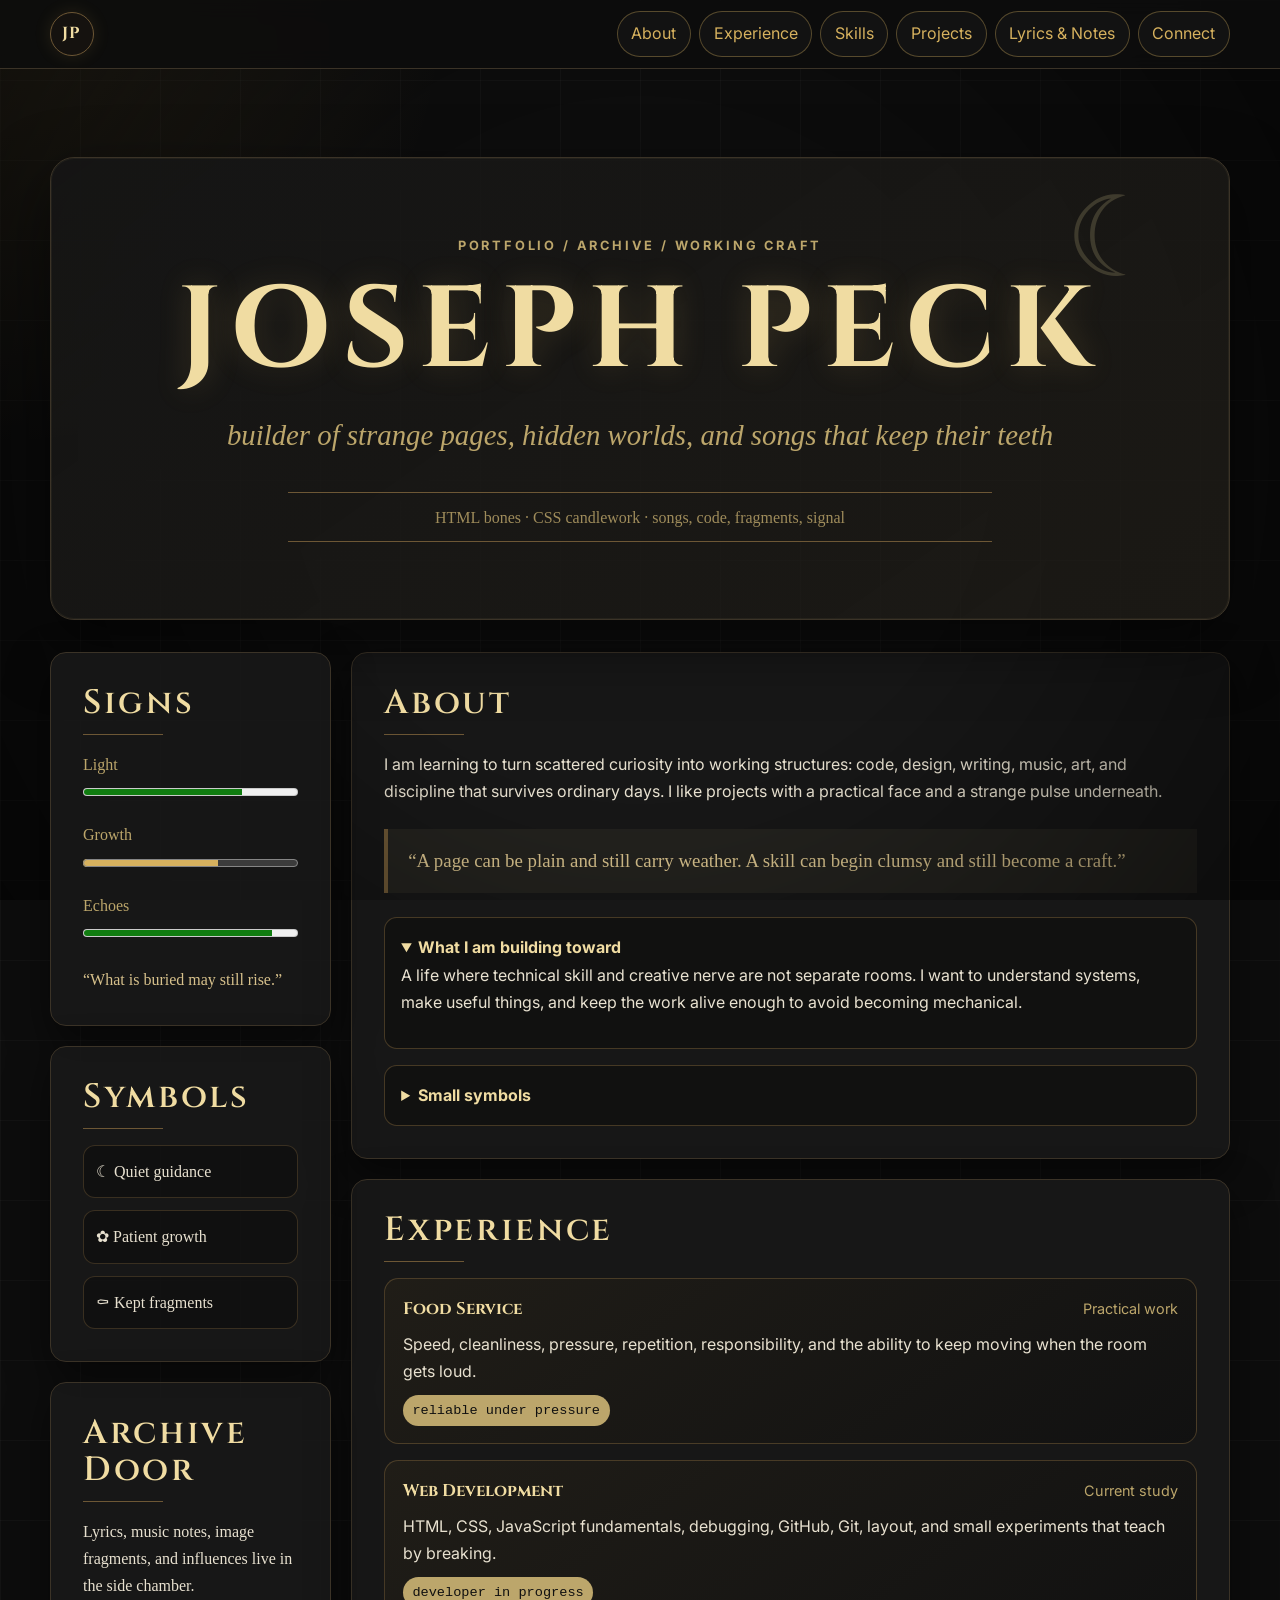
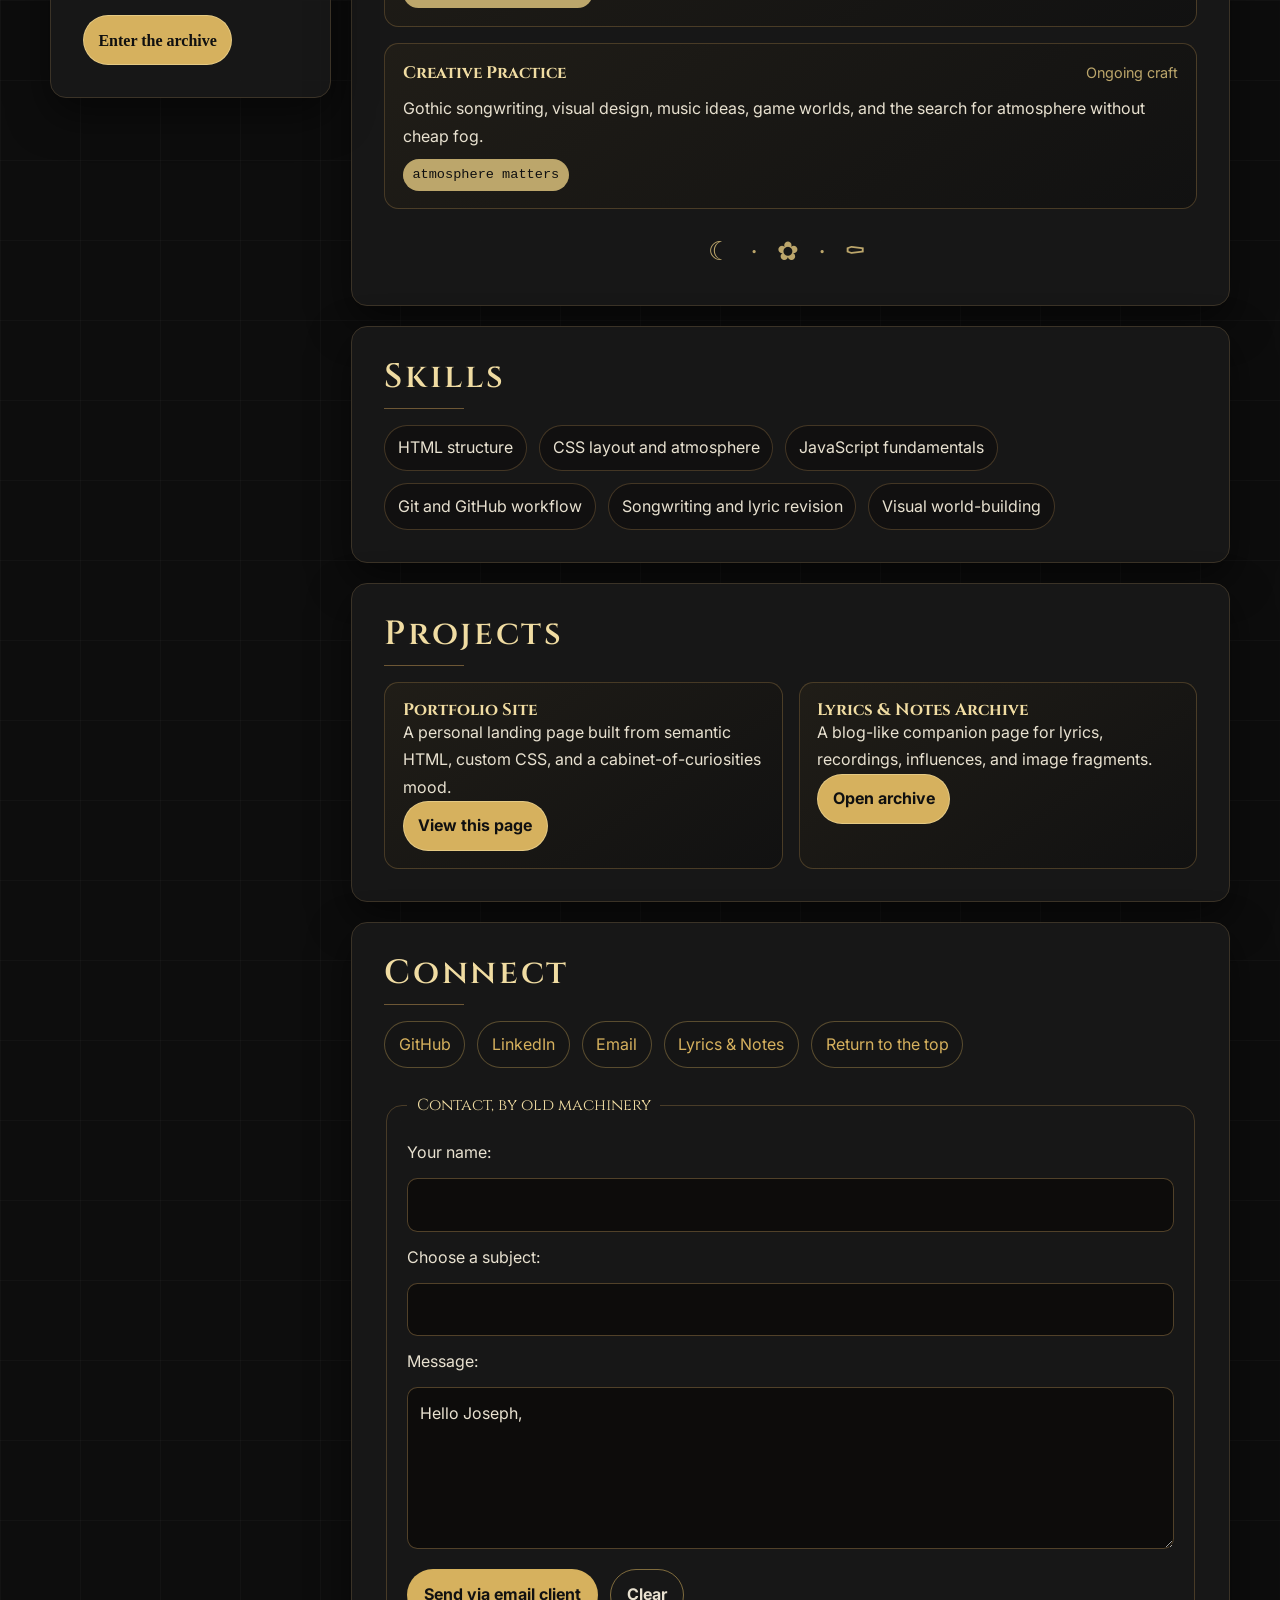
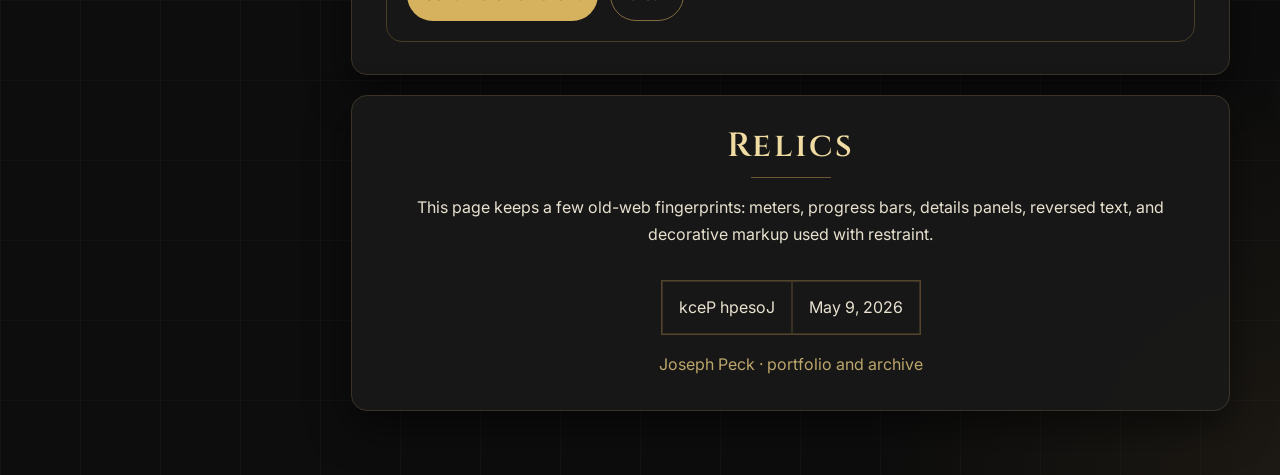
==== commit f9735fc7: "Add blog archive and a post layout" ====
--- a/index.html
+++ b/index.html
@@ -4,14 +4,14 @@
   <meta charset="utf-8">
   <meta name="viewport" content="width=device-width, initial-scale=1">
   <meta name="author" content="Joseph Peck">
-  <meta name="description" content="Joseph Peck's portfolio page: web development, creative practice.">
-  <meta name="keywords" content="Joseph Peck, portfolio, HTML, CSS, web development, creativity">
+  <meta name="description" content="Joseph Peck's portfolio page: web development, music, lyrics, and creative practice.">
+  <meta name="keywords" content="Joseph Peck, portfolio, HTML, CSS, web development, music, lyrics, creativity">
   <meta name="theme-color" content="#111111">
   <title>Joseph Peck's Portfolio</title>
   <link rel="preconnect" href="https://fonts.googleapis.com">
   <link rel="preconnect" href="https://fonts.gstatic.com" crossorigin>
   <link href="https://fonts.googleapis.com/css2?family=Cinzel:wght@500;600;700&family=IM+Fell+English:ital@0;1&family=Inter:wght@400;500;600;700&display=swap" rel="stylesheet">
-  <link rel="stylesheet" href="styles.css">
+  <link rel="stylesheet" href="css/index.css">
 </head>
 
 <body id="top">
@@ -23,6 +23,7 @@
         <li><a href="#Experience">Experience</a></li>
         <li><a href="#Skills">Skills</a></li>
         <li><a href="#Projects">Projects</a></li>
+        <li><a href="blog.html">Lyrics &amp; Notes</a></li>
         <li><a href="#Connect">Connect</a></li>
       </ul>
     </nav>
@@ -31,11 +32,11 @@
   <main class="page-shell">
     <section class="hero" aria-labelledby="page-title">
       <div class="hero-frame">
-        <p class="eyebrow">a portfolio / a strange page / a working craft</p>
+        <p class="eyebrow">portfolio / archive / working craft</p>
         <h1 id="page-title">Joseph Peck</h1>
-        <p class="tagline">builder of hidden worlds, strange pages, and what refuses burial</p>
+        <p class="tagline">builder of strange pages, hidden worlds, and songs that keep their teeth</p>
         <div class="relic-ticker" aria-label="Decorative portfolio statement">
-          <span>An HTML-born portfolio · now dressed in CSS · the old days still singing</span>
+          <span>HTML bones · CSS candlework · songs, code, fragments, signal</span>
         </div>
       </div>
     </section>
@@ -65,27 +66,32 @@
             <li>⚰ Kept fragments</li>
           </ul>
         </section>
+
+        <section class="card symbol-card">
+          <h2>Archive Door</h2>
+          <p>Lyrics, music notes, image fragments, and influences live in the side chamber.</p>
+          <a class="panel-link" href="blog.html">Enter the archive</a>
+        </section>
       </aside>
 
       <div class="main-column">
         <section id="About" class="card section-card">
           <h2>About</h2>
           <p>
-            I am learning to turn scattered curiosity into working structures through coding, design,
-            writing, music, art, and the kinds of discipline that survives ordinary days. I like projects
-            that feel half practical and half mythic. Something useful on the surface, but something
-            stranger underneath.
+            I am learning to turn scattered curiosity into working structures: code, design,
+            writing, music, art, and discipline that survives ordinary days. I like projects with
+            a practical face and a strange pulse underneath.
           </p>
 
           <blockquote>
-            “A page can be plain yet still have atmosphere. A skill can begin clumsy yet still become a craft.”
+            “A page can be plain and still carry weather. A skill can begin clumsy and still become a craft.”
           </blockquote>
 
           <details open>
             <summary>What I am building toward</summary>
             <p>
-              A future where creativity and technical skill are not separate lives. I want to understand systems,
-              make useful things, and keep enough artistic nerve to avoid becoming mechanical.
+              A life where technical skill and creative nerve are not separate rooms. I want to understand systems,
+              make useful things, and keep the work alive enough to avoid becoming mechanical.
             </p>
           </details>
 
@@ -93,13 +99,13 @@
             <summary>Small symbols</summary>
             <dl>
               <dt>The Moon</dt>
-              <dd>Quiet guidance; progress made even when the whole road is not visible.</dd>
+              <dd>Progress made while the whole road stays partly hidden.</dd>
 
               <dt>The Garden</dt>
-              <dd>Growth that cannot be rushed, only tended with patience and return.</dd>
+              <dd>Growth that cannot be forced, only tended and revisited.</dd>
 
               <dt>The Crypts</dt>
-              <dd>A chamber of kept fragments: lessons, failures, old passions, and pieces worth carrying forward.</dd>
+              <dd>A chamber for fragments worth carrying: lessons, failures, old passions, and unfinished sparks.</dd>
             </dl>
           </details>
         </section>
@@ -113,7 +119,7 @@
                 <h3>Food Service</h3>
                 <span>Practical work</span>
               </div>
-              <p>Customer service, speed, cleanliness, pressure, routine, and practical responsibility.</p>
+              <p>Speed, cleanliness, pressure, repetition, responsibility, and the ability to keep moving when the room gets loud.</p>
               <samp>reliable under pressure</samp>
             </li>
 
@@ -122,7 +128,7 @@
                 <h3>Web Development</h3>
                 <span>Current study</span>
               </div>
-              <p>HTML, CSS, JavaScript fundamentals, debugging, GitHub, and Git.</p>
+              <p>HTML, CSS, JavaScript fundamentals, debugging, GitHub, Git, layout, and small experiments that teach by breaking.</p>
               <samp>developer in progress</samp>
             </li>
 
@@ -131,7 +137,7 @@
                 <h3>Creative Practice</h3>
                 <span>Ongoing craft</span>
               </div>
-              <p>Gothic and horror songwriting, visual design, game development, and world-building.</p>
+              <p>Gothic songwriting, visual design, music ideas, game worlds, and the search for atmosphere without cheap fog.</p>
               <samp>atmosphere matters</samp>
             </li>
           </ul>
@@ -139,13 +145,33 @@
           <p class="glyph-row" aria-hidden="true">☾ · ✿ · ⚰</p>
         </section>
 
-        <section id="Skills" class="card section-card empty-section">
+        <section id="Skills" class="card section-card">
           <h2>Skills</h2>
-        </section>
-
-        <section id="Projects" class="card section-card empty-section">
+          <ul class="skill-list">
+            <li>HTML structure</li>
+            <li>CSS layout and atmosphere</li>
+            <li>JavaScript fundamentals</li>
+            <li>Git and GitHub workflow</li>
+            <li>Songwriting and lyric revision</li>
+            <li>Visual world-building</li>
+          </ul>
+        </section>
+
+        <section id="Projects" class="card section-card">
           <h2>Projects</h2>
-          <ul class="project-list"></ul>
+          <div class="project-grid">
+            <article class="project-card">
+              <h3>Portfolio Site</h3>
+              <p>A personal landing page built from semantic HTML, custom CSS, and a cabinet-of-curiosities mood.</p>
+              <a href="#top">View this page</a>
+            </article>
+
+            <article class="project-card">
+              <h3>Lyrics &amp; Notes Archive</h3>
+              <p>A blog-like companion page for lyrics, recordings, influences, and image fragments.</p>
+              <a href="blog.html">Open archive</a>
+            </article>
+          </div>
         </section>
 
         <section id="Connect" class="card section-card">
@@ -155,6 +181,7 @@
             <li><a href="https://github.com/Joeypeck1987" target="_blank" rel="noopener noreferrer">GitHub</a></li>
             <li><a href="https://www.linkedin.com/in/joey-peck-66233b329/" target="_blank" rel="noopener noreferrer">LinkedIn</a></li>
             <li><a href="mailto:Joeypeck1987@gmail.com">Email</a></li>
+            <li><a href="blog.html">Lyrics &amp; Notes</a></li>
             <li><a href="#top">Return to the top</a></li>
           </ul>
 
@@ -172,6 +199,7 @@
                 <option value="Collaboration"></option>
                 <option value="Job Opportunity"></option>
                 <option value="Creative Project"></option>
+                <option value="Music"></option>
               </datalist>
 
               <label for="message">Message:</label>
@@ -188,16 +216,16 @@
         <section id="Relics" class="card section-card relics-card">
           <h2>Relics</h2>
           <p>
-            This page began with old and unusual HTML features. Some were obsolete, some uncommon,
-            and some still valid but rarely seen. The effect remains part portfolio, part internet cabinet of curiosities.
+            This page keeps a few old-web fingerprints: meters, progress bars, details panels,
+            reversed text, and decorative markup used with restraint.
           </p>
 
           <div class="relic-table" aria-label="Portfolio relic information">
             <span><bdo dir="rtl">Joseph Peck</bdo></span>
-            <time datetime="2026-05-06">May 6, 2026</time>
+            <time datetime="2026-05-09">May 9, 2026</time>
           </div>
 
-          <address>Joseph Peck · a portfolio page</address>
+          <address>Joseph Peck · portfolio and archive</address>
         </section>
       </div>
     </div>
--- a/css/index.css
+++ b/css/index.css
@@ -0,0 +1,994 @@
+/*
+  Store reusable color values as CSS variables.
+*/
+:root {
+  --bg: #0d0d0d;
+  --bg-deep: #080706;
+  --panel: rgba(24, 24, 24, 0.92);
+  --panel-soft: rgba(34, 31, 25, 0.86);
+  --border: #3b3327;
+  --border-bright: #6d5735;
+  --text: #e8e1d0;
+  --muted: #bca66b;
+  --gold: #f0dca2;
+  --link: #d6b15e;
+  --link-hover: #ffffff;
+  --shadow: rgba(0, 0, 0, 0.5);
+}
+
+/*
+   make layouts easier to control.
+*/
+* {
+  box-sizing: border-box;
+}
+
+/*
+  Smooth scrolling makes internal navigation links glide to each section.
+*/
+html {
+  scroll-behavior: smooth;
+}
+
+/*
+   layered background-image to create the atmosphere:
+  - two radial gradients create soft gold/brown glows
+  - two linear gradients create the faint old-web grid pattern
+*/
+body {
+  margin: 0;
+  color: var(--text);
+  font-family: "Inter", Arial, sans-serif;
+  line-height: 1.7;
+  background-color: var(--bg);
+  background-image:
+    radial-gradient(circle at top left, rgba(214, 177, 94, 0.12), transparent 28rem),
+    radial-gradient(circle at bottom right, rgba(109, 87, 53, 0.16), transparent 26rem),
+    linear-gradient(rgba(255, 255, 255, 0.025) 1px, transparent 1px),
+    linear-gradient(90deg, rgba(255, 255, 255, 0.025) 1px, transparent 1px);
+  background-size: auto, auto, 80px 80px, 80px 80px;
+}
+
+/*
+  Fixed vignette overlay over the whole page.
+  pointer-events: none to keep it from blocking clicks.
+  The result is darker on the edges, giving the page a more cryptic feeling.
+*/
+body::before {
+  content: "";
+  position: fixed;
+  inset: 0;
+  pointer-events: none;
+  background: radial-gradient(circle, transparent 45%, rgba(0, 0, 0, 0.48));
+}
+
+
+img {
+  max-width: 100%;
+}
+
+/* 
+  Sticky header 
+  backdrop-filter gives the header a blurred glass effect. */
+
+.site-header {
+  position: sticky;
+  top: 0;
+  z-index: 10;
+  border-bottom: 1px solid var(--border);
+  background: rgba(13, 13, 13, 0.88);
+  backdrop-filter: blur(10px);
+}
+
+/*
+  Center the nav content and Flexbox to place the mark on the left
+  and the keep nav links on the right.
+*/
+.nav-wrap {
+  width: min(1180px, calc(100% - 2rem));
+  margin: 0 auto;
+  min-height: 4.25rem;
+  display: flex;
+  align-items: center;
+  justify-content: space-between;
+  gap: 1rem;
+}
+
+/*
+  Styles for small circular initial mark in the navigation.
+  inline-grid and place-items center the letters inside the circle.
+*/
+.nav-mark {
+  display: inline-grid;
+  place-items: center;
+  width: 2.75rem;
+  height: 2.75rem;
+  border: 1px solid var(--border-bright);
+  border-radius: 50%;
+  color: var(--gold);
+  font-family: "Cinzel", Georgia, serif;
+  font-weight: 700;
+  text-decoration: none;
+  letter-spacing: 0.08em;
+  background: #15120f;
+  box-shadow: 0 0 18px rgba(214, 177, 94, 0.12);
+}
+
+/*
+  Turns the navigation list into a horizontal Flexbox row.
+  flex-wrap allows the links to wrap onto another line on smaller screens.
+*/
+.nav-links {
+  display: flex;
+  flex-wrap: wrap;
+  justify-content: flex-end;
+  gap: 0.5rem;
+  padding: 0;
+  margin: 0;
+  list-style: none;
+}
+
+/*
+  Gives both nav links and connect links the same pill button style.
+  This transforms the style of links.
+*/
+.nav-links a,
+.connect-list a {
+  display: inline-block;
+  color: var(--link);
+  text-decoration: none;
+  border: 1px solid rgba(214, 177, 94, 0.35);
+  border-radius: 999px;
+  padding: 0.55rem 0.85rem;
+  background: rgba(21, 21, 21, 0.72);
+  transition: transform 180ms ease, color 180ms ease, border-color 180ms ease, background 180ms ease;
+}
+
+/*
+  Add effect for mouse hover and keyboard focus.
+*/
+.nav-links a:hover,
+.connect-list a:hover,
+.nav-links a:focus-visible,
+.connect-list a:focus-visible {
+  color: var(--link-hover);
+  border-color: var(--gold);
+  background: rgba(109, 87, 53, 0.32);
+  transform: translateY(-2px);
+}
+
+/*
+  The page shell controls the main width of the site.
+*/
+.page-shell {
+  width: min(1180px, calc(100% - 2rem));
+  margin: 0 auto;
+  padding: 2rem 0 4rem;
+}
+
+/*
+  *** The hero area. ***
+  text-align: center to change alignment on a section.
+*/
+.hero {
+  padding: 3.5rem 0 2rem;
+  text-align: center;
+}
+
+/*
+  large card around name and tagline.
+  The gradient, shadow, border radius, and inset line give it a polished panel effect.
+*/
+.hero-frame {
+  border: 1px solid var(--border);
+  background: linear-gradient(145deg, rgba(21, 21, 21, 0.95), rgba(34, 31, 25, 0.72));
+  box-shadow: 0 1.5rem 4rem var(--shadow), inset 0 0 0 1px rgba(240, 220, 162, 0.05);
+  border-radius: 1.5rem;
+  padding: clamp(2rem, 6vw, 5rem);
+  position: relative;
+  overflow: hidden;
+}
+
+/*
+  Adding a decorative moon symbol inside the hero card.
+  ::after creates a pseudo-element that CSS can place visually.
+*/
+.hero-frame::after {
+  content: "☾";
+  position: absolute;
+  right: clamp(1.5rem, 5vw, 4rem);
+  top: 1.3rem;
+  color: rgba(240, 220, 162, 0.18);
+  font-size: clamp(3rem, 9vw, 7rem);
+  line-height: 1;
+}
+
+/*
+  Small label text above the main.
+  Uppercase, small size, and wide letter-spacing make it feel like a caption or inscription.
+*/
+.eyebrow {
+  margin: 0 0 0.75rem;
+  color: var(--muted);
+  font-size: 0.8rem;
+  font-weight: 700;
+  letter-spacing: 0.22em;
+  text-transform: uppercase;
+}
+
+/*
+  Give headings the same display font and tighter line height.
+*/
+h1,
+h2,
+h3 {
+  font-family: "Cinzel", Georgia, serif;
+  line-height: 1.1;
+}
+
+/*
+  Transform the name at the top of the page.
+  clamp() will make the font size responsive: it has a minimum, preferred, and maximum size.
+*/
+h1 {
+  margin: 0;
+  color: var(--gold);
+  font-size: clamp(3rem, 9vw, 7.5rem);
+  font-weight: 700;
+  letter-spacing: 0.09em;
+  text-transform: uppercase;
+  text-shadow: 0 0 2rem rgba(214, 177, 94, 0.18);
+}
+
+/* reservation text */
+.tagline {
+  max-width: 54rem;
+  margin: 1rem auto 0;
+  color: var(--muted);
+  font-family: "IM Fell English", Georgia, serif;
+  font-size: clamp(1.25rem, 3vw, 1.8rem);
+  font-style: italic;
+}
+
+/*
+  Replaces the old html marquee with a modern CSS animated ticker.
+*/
+.relic-ticker {
+  width: min(44rem, 100%);
+  margin: 2rem auto 0;
+  overflow: hidden;
+  border-top: 1px solid var(--border-bright);
+  border-bottom: 1px solid var(--border-bright);
+  color: #9f8c5b;
+  font-family: "IM Fell English", Georgia, serif;
+  white-space: nowrap;
+}
+
+/*
+  Makes the ticker movable.
+*/
+.relic-ticker span {
+  display: inline-block;
+  padding: 0.65rem 0;
+  animation: drift 12s ease-in-out infinite alternate;
+}
+
+/*
+  Move the ticker text gently left and right.
+*/
+@keyframes drift {
+  from { transform: translateX(-4%); }
+  to { transform: translateX(4%); }
+}
+
+/*
+  This creates the main page layout: side panel on the left, main content on the right.
+  CSS Grid is used here because this is a two-column page structure.
+*/
+.content-grid {
+  display: grid;
+  grid-template-columns: minmax(220px, 0.32fr) 1fr;
+  gap: 1.25rem;
+  align-items: start;
+}
+
+/*
+  Keep the side cards visible while scrolling on larger screens.
+*/
+.side-panel {
+  position: sticky;
+  top: 5.5rem;
+  display: flex;
+  flex-direction: column;
+  gap: 1.25rem;
+}
+
+/*
+  Base card styling shared by multiple content boxes.
+*/
+.card {
+  border: 1px solid var(--border);
+  border-radius: 1rem;
+  background: var(--panel);
+  box-shadow: 0 1rem 2.5rem var(--shadow);
+}
+
+/*
+  Add spacing inside section cards and side-panel cards.
+*/
+.section-card,
+.side-panel .card {
+  padding: clamp(1.1rem, 3vw, 2rem);
+}
+
+/*
+  Stack the main sections vertically with even spacing.
+*/
+.main-column {
+  display: flex;
+  flex-direction: column;
+  gap: 1.25rem;
+}
+
+/*
+  When clicking nav links, prevent section headings from hiding under the sticky header.
+*/
+section {
+  scroll-margin-top: 6rem;
+}
+
+/*
+  Section headings About, Experience, Skills, Projects, and Connect.
+*/
+h2 {
+  margin: 0 0 1rem;
+  color: var(--gold);
+  font-size: clamp(1.5rem, 3vw, 2.1rem);
+  font-weight: 600;
+  letter-spacing: 0.08em;
+}
+
+/*
+  Add a small line under h2 headings.
+*/
+h2::after {
+  content: "";
+  display: block;
+  width: 5rem;
+  height: 1px;
+  margin-top: 0.75rem;
+  background: var(--border-bright);
+}
+
+/*
+  Smaller headings inside cards.
+*/
+h3 {
+  margin: 0;
+  color: var(--gold);
+  font-size: 1.05rem;
+}
+
+/*
+  bottom spacing on paragraphs
+*/
+p {
+  margin: 0 0 1rem;
+}
+
+/*
+  Styles of quoted text.
+*/
+blockquote {
+  margin: 1.5rem 0;
+  padding: 1rem 1.25rem;
+  border-left: 4px solid var(--border-bright);
+  color: #d7c18c;
+  background: rgba(240, 220, 162, 0.05);
+  font-family: "IM Fell English", Georgia, serif;
+  font-size: 1.18rem;
+}
+
+/*
+  Style expandable details boxes.
+*/
+details {
+  margin-top: 1rem;
+  padding: 1rem;
+  border: 1px solid rgba(109, 87, 53, 0.58);
+  border-radius: 0.8rem;
+  background: rgba(8, 7, 6, 0.32);
+}
+
+/*
+  Makes the summary line look clickable.
+*/
+summary {
+  cursor: pointer;
+  color: var(--gold);
+  font-weight: 700;
+}
+
+/*
+  Styles definition-list terms.
+*/
+dt {
+  color: var(--link);
+  font-weight: 700;
+}
+
+/*
+  Indentation and spacing to descriptions under definition terms.
+*/
+dd {
+  margin: 0 0 0.8rem 1rem;
+}
+
+/*
+  Give side cards a font to separate them from the main body content.
+*/
+.sign-card,
+.symbol-card {
+  font-family: "IM Fell English", Georgia, serif;
+}
+
+/*
+  Spaces labels in the Signs card and colors.
+*/
+.sign-card label {
+  display: block;
+  margin-top: 1rem;
+  color: var(--muted);
+}
+
+/*
+  Meter and progress bar width.
+  accent-color changes the browsers default fill color where supported.
+*/
+meter,
+progress {
+  width: 100%;
+  height: 1rem;
+  accent-color: var(--link);
+}
+
+/*
+  Styles the short quote in the Signs card.
+*/
+.sign-card q {
+  display: block;
+  margin-top: 1.25rem;
+  color: #d7c18c;
+}
+
+/*
+  Turn symbol list into stacked blocks.
+*/
+.symbol-card ul {
+  display: grid;
+  gap: 0.75rem;
+  margin: 0;
+  padding: 0;
+  list-style: none;
+}
+
+/*
+  Style each symbol item as a small panel.
+*/
+.symbol-card li {
+  padding: 0.75rem;
+  border: 1px solid rgba(109, 87, 53, 0.45);
+  border-radius: 0.75rem;
+  background: rgba(8, 7, 6, 0.35);
+}
+
+/*
+  Turns the Experience list into a vertical Flexbox layout.
+*/
+.experience-list {
+  display: flex;
+  flex-direction: column;
+  gap: 1rem;
+  margin: 0;
+  padding: 0;
+  list-style: none;
+}
+
+/*
+  Transform the experience list item into a styled block card.
+*/
+.experience-list li {
+  display: flex;
+  flex-direction: column;
+  gap: 0.6rem;
+  padding: 1.1rem;
+  border: 1px solid rgba(109, 87, 53, 0.58);
+  border-radius: 0.9rem;
+  background: linear-gradient(145deg, rgba(36, 32, 24, 0.72), rgba(15, 15, 15, 0.74));
+}
+
+/*
+  Flexbox used inside each Experience card.
+  The title stays on the left and the time/category note stays to the right.
+*/
+.experience-heading {
+  display: flex;
+  align-items: baseline;
+  justify-content: space-between;
+  gap: 1rem;
+}
+
+/*
+  Styles the small right side label in each Experience heading.
+  white-space: nowrap prevents short labels from breaking onto two lines.
+*/
+.experience-heading span {
+  color: var(--muted);
+  font-size: 0.9rem;
+  white-space: nowrap;
+}
+
+/*
+  Removes extra paragraph margin inside Experience cards.
+*/
+.experience-list p {
+  margin: 0;
+}
+
+/*
+  Styles the small technical/status tags.
+*/
+samp {
+  display: inline-block;
+  width: fit-content;
+  color: #101010;
+  background: var(--muted);
+  border-radius: 999px;
+  padding: 0.25rem 0.6rem;
+  font-size: 0.85rem;
+}
+
+/*
+  Decorative row beneath Experience.
+*/
+.glyph-row {
+  margin: 1.25rem 0 0;
+  color: var(--muted);
+  text-align: center;
+  font-size: 1.6rem;
+  letter-spacing: 0.25em;
+}
+
+/*
+  Gives empty placeholder sections enough height to look intentional.
+  Useful for Skills, which the assignment says can be empty for now.
+*/
+.empty-section {
+  min-height: 8rem;
+}
+
+/*
+  Adding placeholder text after empty sections using CSS.
+*/
+.empty-section::after {
+  content: "Reserved for the next layer.";
+  display: block;
+  color: rgba(232, 225, 208, 0.48);
+  font-family: "IM Fell English", Georgia, serif;
+  font-style: italic;
+}
+
+/*
+  Prepare the Projects list for JavaScript/GitHub API content to be added later.
+  The list is empty in the HTML for the assignment.
+*/
+.project-list {
+  margin: 0;
+  padding: 0;
+  list-style: none;
+}
+
+/*
+  Turns the Connect links into a flexible row of styled buttons.
+*/
+.connect-list {
+  display: flex;
+  flex-wrap: wrap;
+  gap: 0.75rem;
+  margin: 0 0 1.5rem;
+  padding: 0;
+  list-style: none;
+}
+
+/*
+  Styles of the contact form fieldset as a clean grid with spacing between form controls.
+*/
+.contact-form fieldset {
+  display: grid;
+  gap: 0.75rem;
+  border: 1px solid rgba(109, 87, 53, 0.58);
+  border-radius: 1rem;
+  padding: 1.25rem;
+}
+
+/*
+  fieldset legend styles.
+*/
+legend {
+  padding: 0 0.6rem;
+  color: var(--gold);
+  font-family: "Cinzel", Georgia, serif;
+}
+
+input,
+textarea,
+button {
+  font: inherit;
+}
+
+/*
+  Styling text input and textareas with darker backgrounds and borders.
+*/
+input,
+textarea {
+  width: 100%;
+  border: 1px solid rgba(109, 87, 53, 0.72);
+  border-radius: 0.65rem;
+  padding: 0.75rem;
+  color: var(--text);
+  background: rgba(8, 7, 6, 0.65);
+}
+
+/*
+  Allows the message box to be resized vertically only.
+*/
+textarea {
+  resize: vertical;
+}
+
+/*
+  Form buttons in a wrapping Flexbox row.
+*/
+.button-row {
+  display: flex;
+  flex-wrap: wrap;
+  gap: 0.75rem;
+  margin-top: 0.5rem;
+}
+
+/*
+  Main button styling.
+*/
+button {
+  cursor: pointer;
+  border: 1px solid rgba(214, 177, 94, 0.55);
+  border-radius: 999px;
+  padding: 0.7rem 1rem;
+  color: #111111;
+  background: var(--link);
+  font-weight: 700;
+}
+
+/*
+  Reset buttons a quieter style.
+*/
+button[type="reset"] {
+  color: var(--text);
+  background: transparent;
+}
+
+/*
+  Centering the HTML Relics section.
+*/
+.relics-card {
+  text-align: center;
+}
+
+.relics-card h2::after {
+  margin-left: auto;
+  margin-right: auto;
+}
+
+/*
+  Flexible table display for the relic information.
+*/
+.relic-table {
+  display: inline-flex;
+  flex-wrap: wrap;
+  justify-content: center;
+  gap: 0;
+  margin: 1rem 0;
+  border: 1px solid rgba(109, 87, 53, 0.72);
+}
+
+/*
+  Styling for each cell in the relic table.
+*/
+.relic-table span,
+.relic-table time {
+  padding: 0.75rem 1rem;
+  border: 1px solid rgba(109, 87, 53, 0.4);
+}
+
+/*
+  Keeps address text from becoming italic by browser default.
+*/
+address {
+  color: var(--muted);
+  font-style: normal;
+}
+
+/*
+  Responsive design for small screens.
+  These changes make the layout work for phones.
+*/
+@media (max-width: 780px) {
+  /* Centers the navigation when there is less horizontal space. */
+  .nav-wrap {
+    justify-content: center;
+  }
+
+  /* Hides the JP mark on small screens to give the links more room. */
+  .nav-mark {
+    display: none;
+  }
+
+  /* Centers wrapped navigation links. */
+  .nav-links {
+    justify-content: center;
+  }
+
+  /* Changes the two-column grid into a single-column layout. */
+  .content-grid {
+    grid-template-columns: 1fr;
+  }
+
+  /* Turns off sticky side panel behavior on small screens. */
+  .side-panel {
+    position: static;
+  }
+
+  /* Stacks the Experience title and date/category label vertically on narrow screens. */
+  .experience-heading {
+    align-items: flex-start;
+    flex-direction: column;
+  }
+}
+
+/* Blog and archive additions */
+.panel-link,
+.project-card a {
+  display: inline-block;
+  width: fit-content;
+  color: #101010;
+  text-decoration: none;
+  border: 1px solid rgba(240, 220, 162, 0.55);
+  border-radius: 999px;
+  padding: 0.65rem 0.9rem;
+  background: var(--link);
+  font-weight: 700;
+  transition: transform 180ms ease, filter 180ms ease;
+}
+
+.panel-link:hover,
+.project-card a:hover,
+.panel-link:focus-visible,
+.project-card a:focus-visible {
+  filter: brightness(1.08);
+  transform: translateY(-2px);
+}
+
+.skill-list,
+.archive-list {
+  display: flex;
+  flex-wrap: wrap;
+  gap: 0.75rem;
+  margin: 0;
+  padding: 0;
+  list-style: none;
+}
+
+.skill-list li,
+.archive-list a {
+  display: inline-block;
+  border: 1px solid rgba(109, 87, 53, 0.55);
+  border-radius: 999px;
+  padding: 0.55rem 0.8rem;
+  color: var(--text);
+  background: rgba(8, 7, 6, 0.38);
+}
+
+.archive-list a {
+  color: var(--link);
+  text-decoration: none;
+}
+
+.archive-list a:hover,
+.archive-list a:focus-visible {
+  color: var(--link-hover);
+  border-color: var(--gold);
+}
+
+.project-grid,
+.image-grid,
+.influence-grid {
+  display: grid;
+  gap: 1rem;
+}
+
+.project-grid,
+.influence-grid {
+  grid-template-columns: repeat(2, minmax(0, 1fr));
+}
+
+.project-card,
+.post-card,
+.influence-card {
+  border: 1px solid rgba(109, 87, 53, 0.58);
+  border-radius: 0.9rem;
+  padding: 1.1rem;
+  background: linear-gradient(145deg, rgba(36, 32, 24, 0.72), rgba(15, 15, 15, 0.74));
+}
+
+.project-card p,
+.influence-card p,
+.post-card p:last-child {
+  margin-bottom: 0;
+}
+
+.blog-shell {
+  width: min(1240px, calc(100% - 2rem));
+}
+
+.blog-layout {
+  display: grid;
+  grid-template-columns: minmax(230px, 0.28fr) 1fr;
+  gap: 1.25rem;
+  align-items: start;
+}
+
+.blog-hero .hero-frame::after {
+  content: "✧";
+}
+
+.featured-post {
+  background:
+    linear-gradient(145deg, rgba(40, 35, 25, 0.9), rgba(14, 13, 12, 0.94)),
+    radial-gradient(circle at top right, rgba(240, 220, 162, 0.14), transparent 18rem);
+}
+
+.post-kicker,
+.post-meta {
+  color: var(--muted);
+  font-size: 0.9rem;
+  letter-spacing: 0.08em;
+  text-transform: uppercase;
+}
+
+.post-kicker {
+  margin-bottom: 0.35rem;
+  font-weight: 700;
+}
+
+.post-meta {
+  font-size: 0.78rem;
+}
+
+.post-heading {
+  display: flex;
+  align-items: baseline;
+  justify-content: space-between;
+  gap: 1rem;
+  margin-bottom: 0.7rem;
+}
+
+.post-heading span {
+  color: var(--muted);
+  font-size: 0.85rem;
+  white-space: nowrap;
+}
+
+.lyric-block {
+  border-left: 3px solid var(--border-bright);
+  padding: 0.2rem 0 0.2rem 1rem;
+  color: #d7c18c;
+  font-family: "IM Fell English", Georgia, serif;
+  font-size: 1.18rem;
+}
+
+.lyric-block p {
+  margin: 0.25rem 0;
+}
+
+.note-list {
+  margin: 0;
+}
+
+.music-post audio {
+  width: 100%;
+  margin: 0.5rem 0 0.8rem;
+}
+
+code {
+  color: var(--gold);
+  border: 1px solid rgba(109, 87, 53, 0.45);
+  border-radius: 0.35rem;
+  padding: 0.1rem 0.3rem;
+  background: rgba(8, 7, 6, 0.5);
+}
+
+.image-grid {
+  grid-template-columns: 1.1fr 0.9fr;
+}
+
+.image-note {
+  position: relative;
+  min-height: 18rem;
+  margin: 0;
+  overflow: hidden;
+  border: 1px solid rgba(109, 87, 53, 0.58);
+  border-radius: 1rem;
+  background: #090807;
+}
+
+.image-note img {
+  width: 100%;
+  height: 100%;
+  min-height: 18rem;
+  display: block;
+  object-fit: cover;
+  filter: saturate(0.75) contrast(1.06);
+}
+
+.image-note::after {
+  content: "";
+  position: absolute;
+  inset: 0;
+  background: linear-gradient(transparent 30%, rgba(0, 0, 0, 0.82));
+}
+
+.image-note figcaption {
+  position: absolute;
+  left: 1rem;
+  right: 1rem;
+  bottom: 1rem;
+  z-index: 1;
+  color: var(--text);
+  font-family: "IM Fell English", Georgia, serif;
+  font-size: 1.1rem;
+}
+
+.image-note figcaption strong {
+  display: block;
+  color: var(--gold);
+  font-family: "Cinzel", Georgia, serif;
+  letter-spacing: 0.06em;
+}
+
+.tall-note {
+  min-height: 24rem;
+}
+
+.tall-note img {
+  min-height: 24rem;
+}
+
+.influence-grid {
+  grid-template-columns: repeat(3, minmax(0, 1fr));
+}
+
+@media (max-width: 900px) {
+  .project-grid,
+  .image-grid,
+  .influence-grid,
+  .blog-layout {
+    grid-template-columns: 1fr;
+  }
+}
+
+@media (max-width: 780px) {
+  .post-heading {
+    align-items: flex-start;
+    flex-direction: column;
+  }
+}
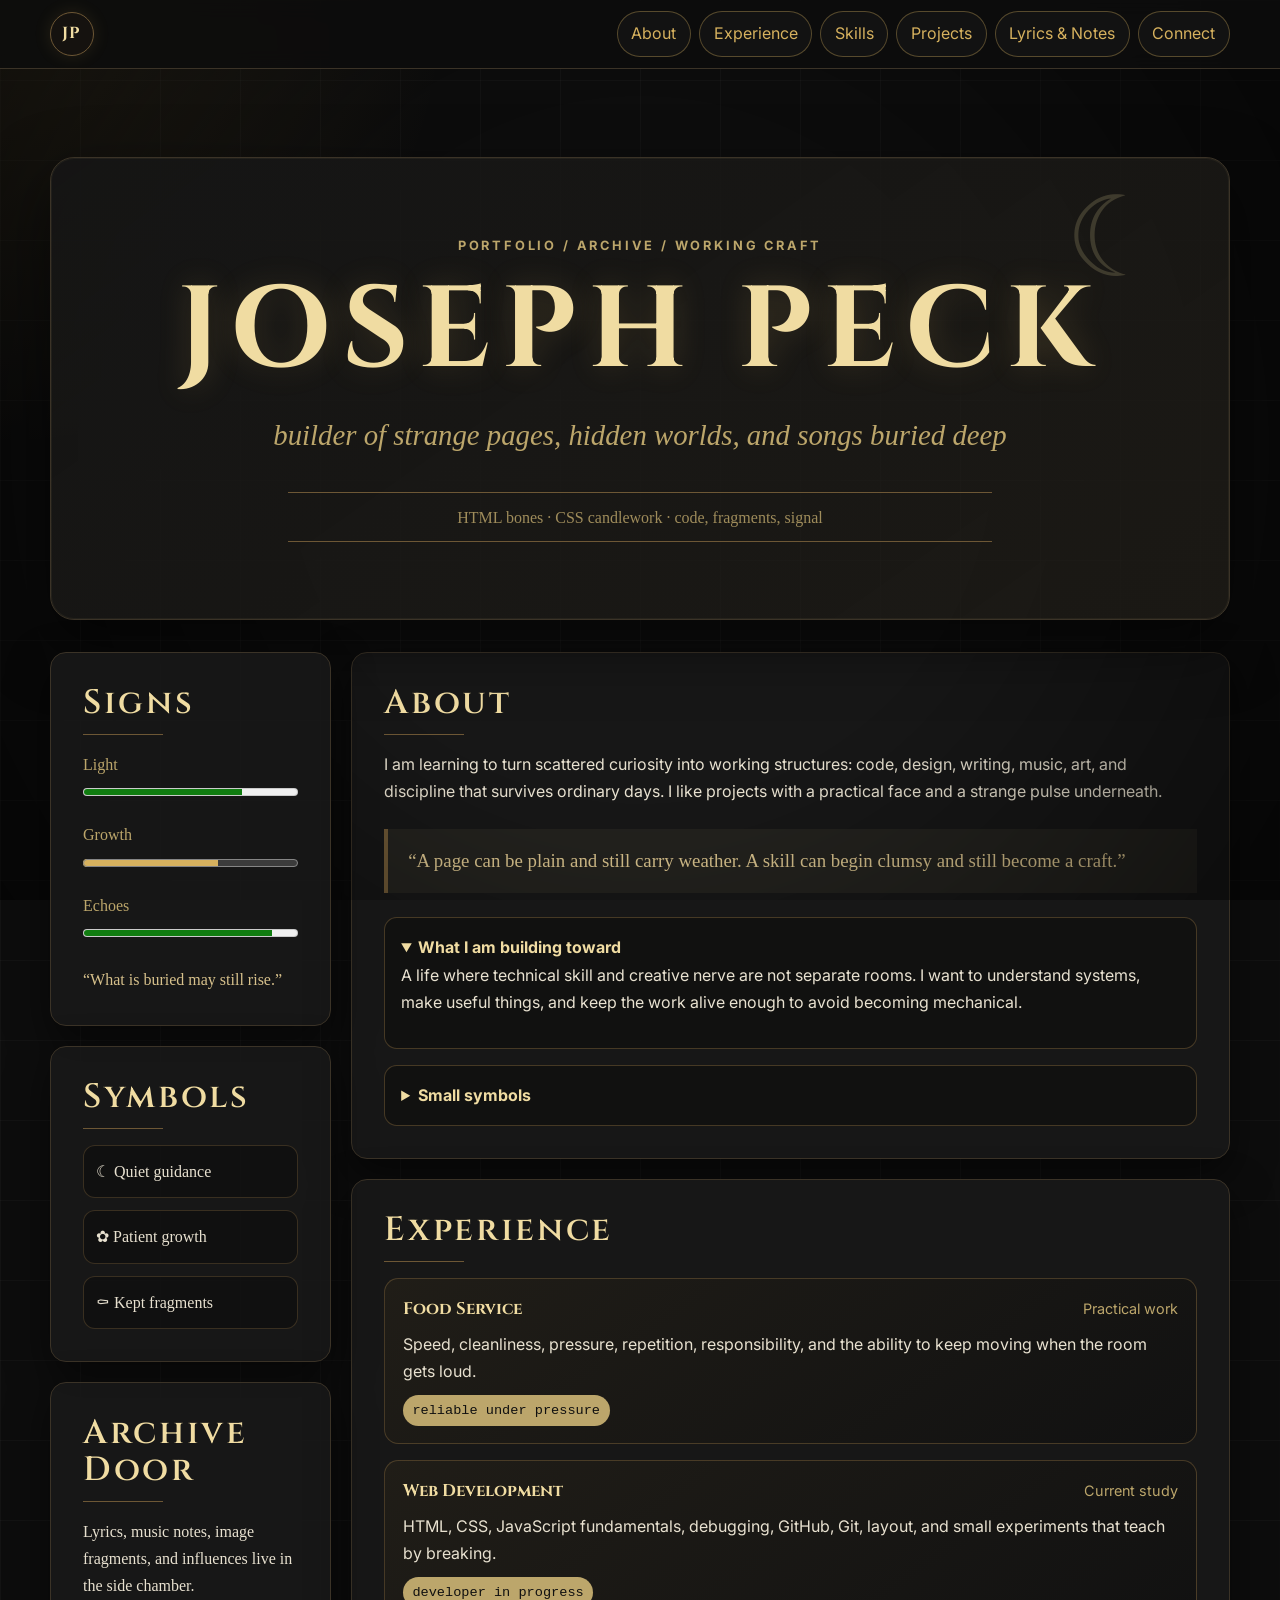
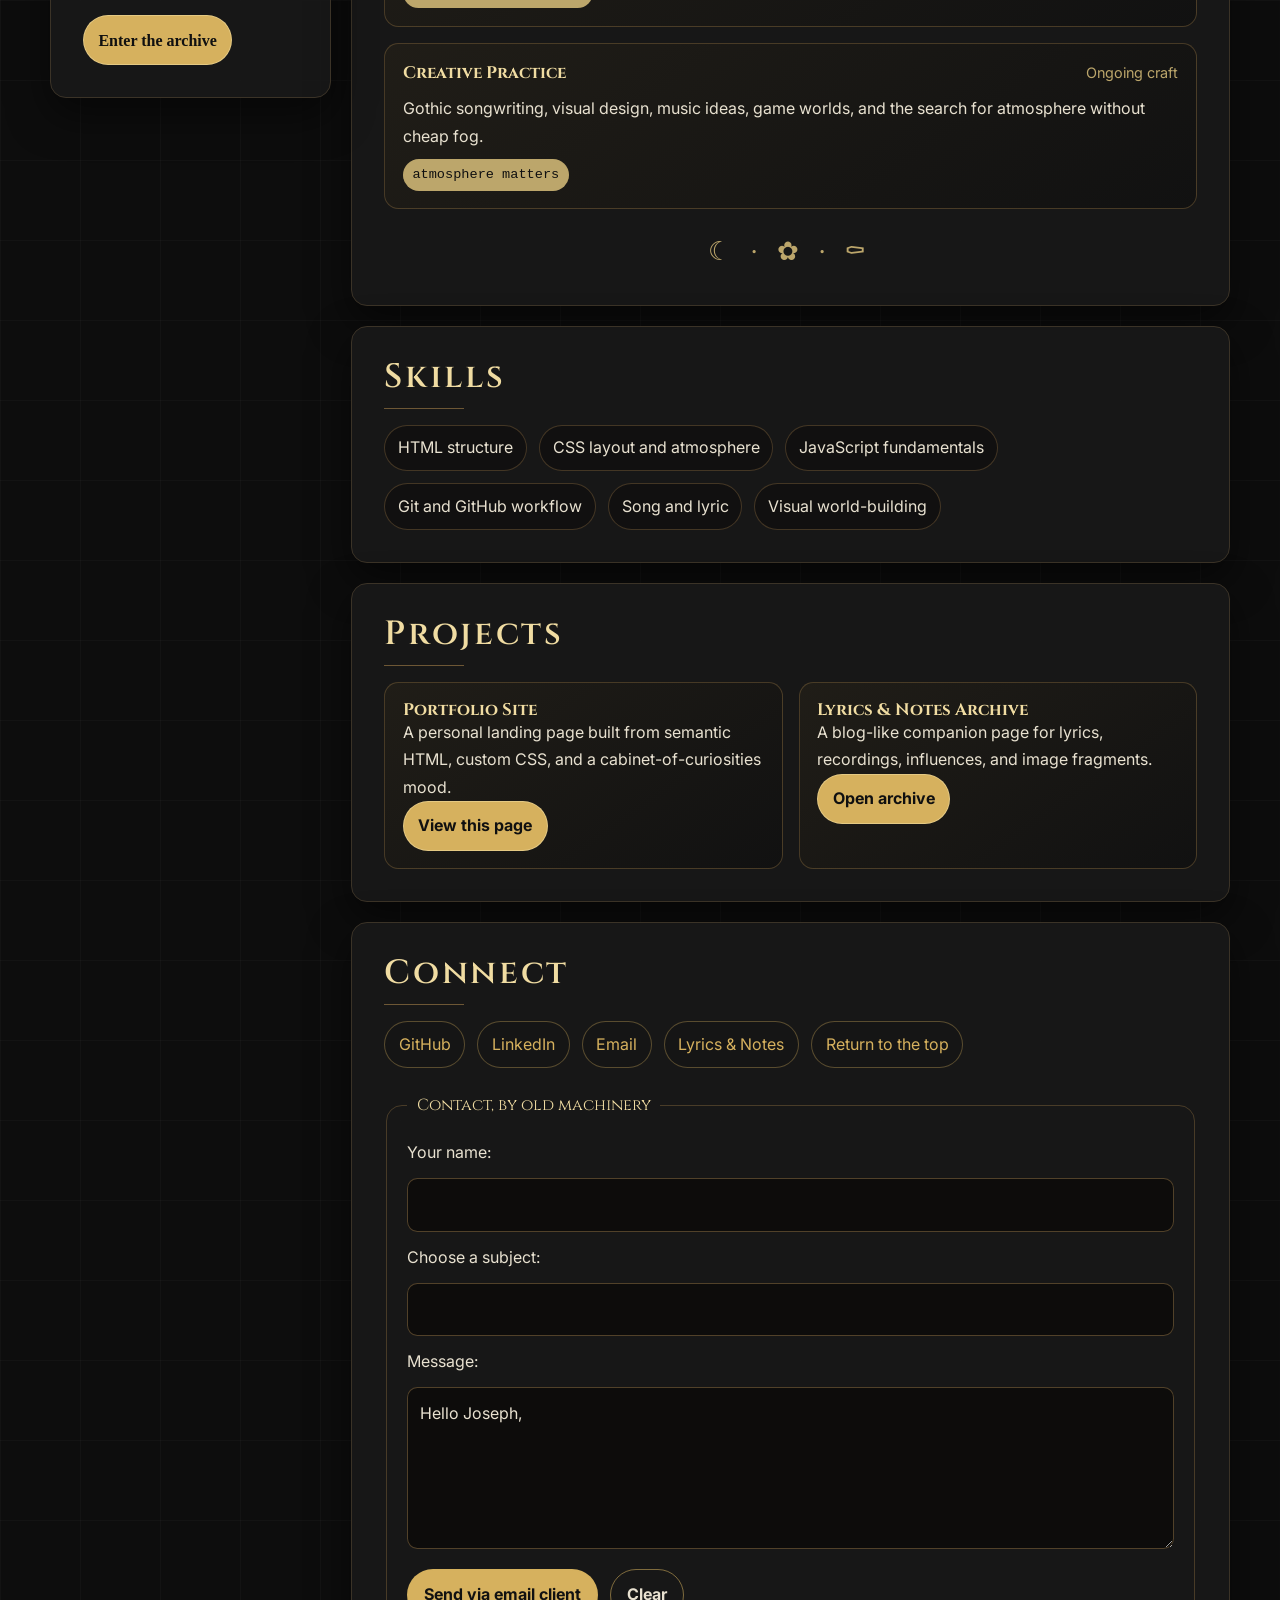
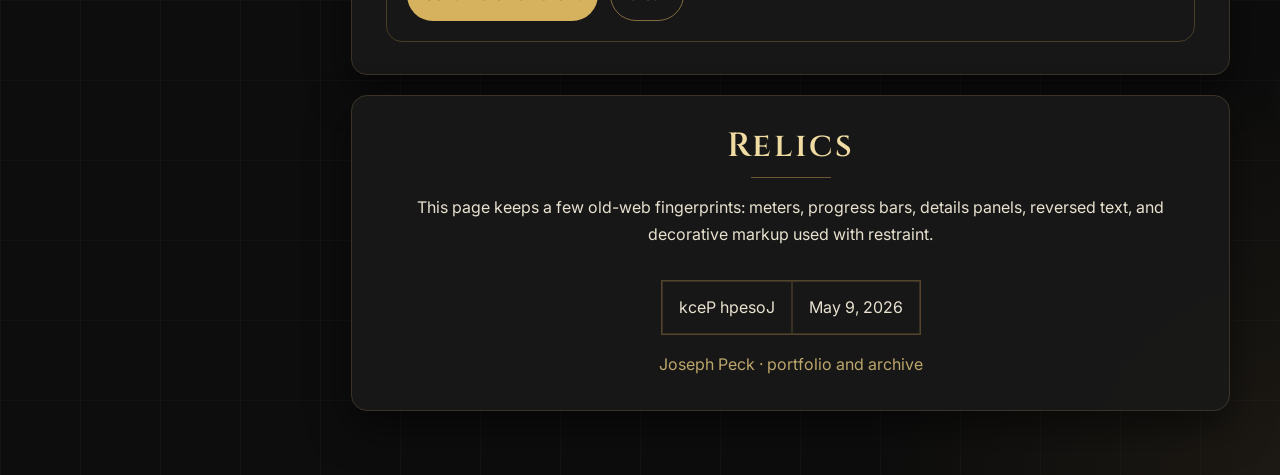
==== commit 415be135: "add lyrics to blog page" ====
--- a/index.html
+++ b/index.html
@@ -34,9 +34,9 @@
       <div class="hero-frame">
         <p class="eyebrow">portfolio / archive / working craft</p>
         <h1 id="page-title">Joseph Peck</h1>
-        <p class="tagline">builder of strange pages, hidden worlds, and songs that keep their teeth</p>
+        <p class="tagline">builder of strange pages, hidden worlds, and songs buried deep</p>
         <div class="relic-ticker" aria-label="Decorative portfolio statement">
-          <span>HTML bones · CSS candlework · songs, code, fragments, signal</span>
+          <span>HTML bones · CSS candlework · code, fragments, signal</span>
         </div>
       </div>
     </section>
@@ -152,7 +152,7 @@
             <li>CSS layout and atmosphere</li>
             <li>JavaScript fundamentals</li>
             <li>Git and GitHub workflow</li>
-            <li>Songwriting and lyric revision</li>
+            <li>Song and lyric</li>
             <li>Visual world-building</li>
           </ul>
         </section>
--- a/css/index.css
+++ b/css/index.css
@@ -992,3 +992,8 @@
     flex-direction: column;
   }
 }
+
+/* Keep the blog index from floating awkwardly on desktop */
+.blog-index {
+  position: static;
+}
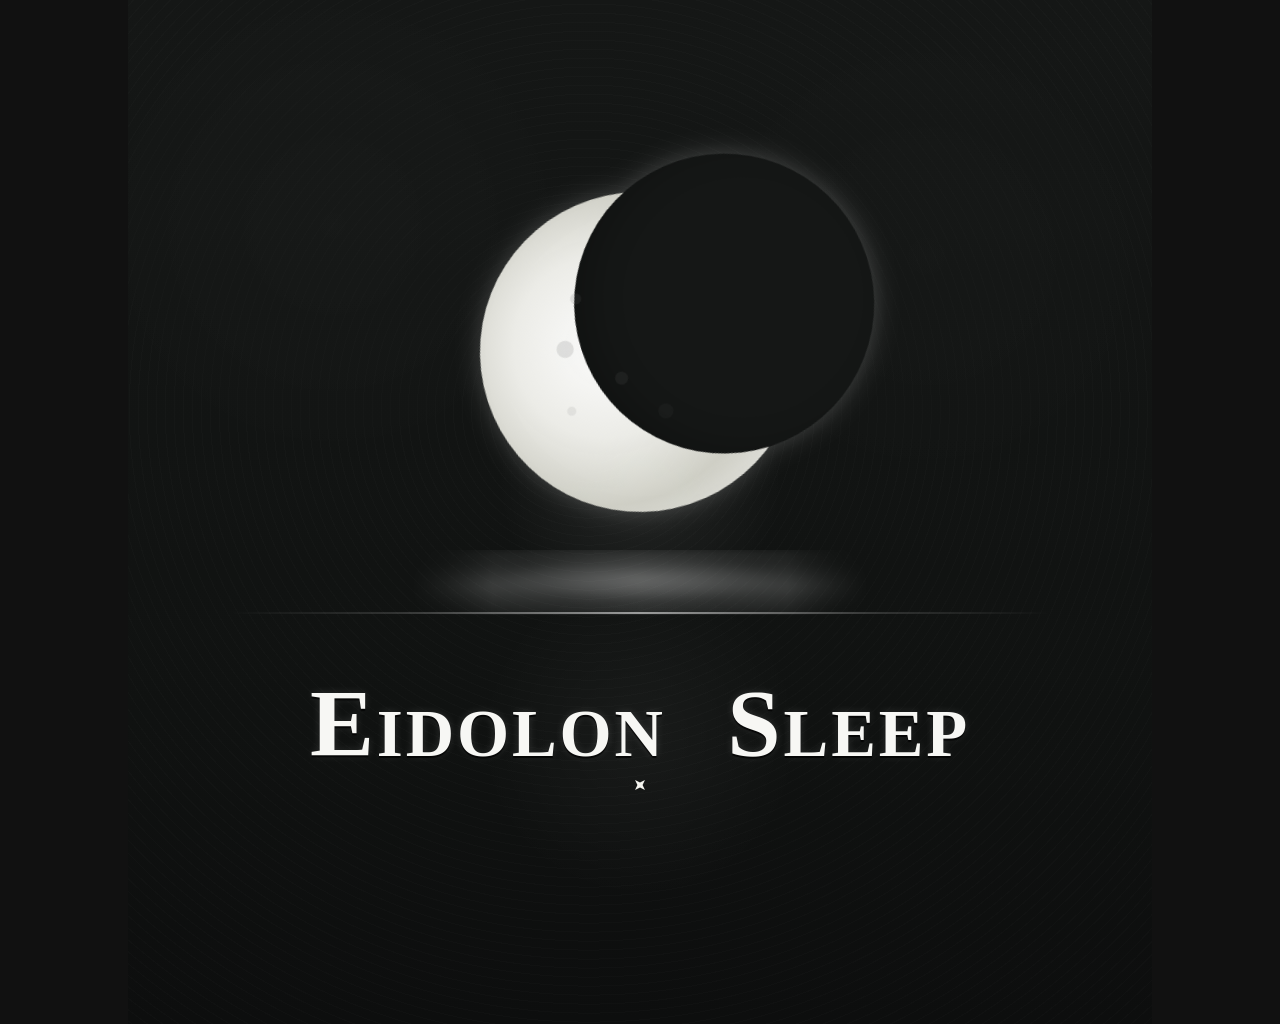
==== commit ce493039: "add eidolon sleep entry gate" ====
--- a/index.html
+++ b/index.html
@@ -1,234 +1,191 @@
 <!DOCTYPE html>
 <html lang="en">
 <head>
-  <meta charset="utf-8">
-  <meta name="viewport" content="width=device-width, initial-scale=1">
-  <meta name="author" content="Joseph Peck">
-  <meta name="description" content="Joseph Peck's portfolio page: web development, music, lyrics, and creative practice.">
-  <meta name="keywords" content="Joseph Peck, portfolio, HTML, CSS, web development, music, lyrics, creativity">
-  <meta name="theme-color" content="#111111">
-  <title>Joseph Peck's Portfolio</title>
-  <link rel="preconnect" href="https://fonts.googleapis.com">
-  <link rel="preconnect" href="https://fonts.gstatic.com" crossorigin>
-  <link href="https://fonts.googleapis.com/css2?family=Cinzel:wght@500;600;700&family=IM+Fell+English:ital@0;1&family=Inter:wght@400;500;600;700&display=swap" rel="stylesheet">
-  <link rel="stylesheet" href="css/index.css">
+  <meta charset="UTF-8" />
+  <meta name="viewport" content="width=device-width, initial-scale=1.0" />
+  <title>Eidolon Sleep - HTML/CSS Recreation</title>
+  <style>
+    * {
+      box-sizing: border-box;
+    }
+
+    body {
+      margin: 0;
+      min-height: 100vh;
+      display: grid;
+      place-items: center;
+      background: #111;
+      font-family: Georgia, "Times New Roman", serif;
+    }
+
+      /* entry link */
+    .entry-link {
+      display: block;
+      color: inherit;
+      text-decoration: none;
+      cursor: pointer;
+    }
+
+    .poster {
+      position: relative;
+      width: min(100vw, 1024px);
+      aspect-ratio: 1 / 1;
+      overflow: hidden;
+      background:
+        radial-gradient(circle at 50% 47%, rgba(255,255,255,0.08), transparent 19%),
+        radial-gradient(circle at 50% 72%, rgba(255,255,255,0.04), transparent 18%),
+        linear-gradient(#151716, #101211 70%, #0d0e0e);
+    }
+
+     .entry-link:hover .poster,
+    .entry-link:focus-visible .poster {
+      filter: brightness(1.08);
+      transform: scale(1.01);
+    }
+    
+    .poster::before {
+      content: "";
+      position: absolute;
+      inset: 0;
+      background:
+        radial-gradient(circle at 20% 22%, rgba(255,255,255,0.035), transparent 20%),
+        radial-gradient(circle at 78% 25%, rgba(255,255,255,0.025), transparent 20%),
+        repeating-radial-gradient(circle at 45% 40%, rgba(255,255,255,0.022) 0 1px, transparent 1px 9px);
+      opacity: 0.35;
+      mix-blend-mode: screen;
+    }
+
+    .scene {
+      position: absolute;
+      inset: 0;
+      top: 120px;
+    }
+
+    /* Crescent moon */
+    .moon {
+      position: absolute;
+      left: 50%;
+      top: 72px;
+      width: 320px;
+      height: 320px;
+      transform: translateX(-50%) rotate(-18deg);
+      border-radius: 50%;
+      background:
+        radial-gradient(circle at 40% 45%, rgba(255,255,255,0.98), rgba(245,245,240,0.95) 35%, rgba(215,215,205,0.94) 61%, rgba(255,255,255,0.98) 100%);
+      filter: drop-shadow(0 0 12px rgba(255,255,255,0.22));
+    }
+
+    .moon::before {
+      content: "";
+      position: absolute;
+      left: 105px;
+      top: -10px;
+      width: 300px;
+      height: 300px;
+      border-radius: 50%;
+      background: #151716;
+      box-shadow: inset 20px 0 30px rgba(0,0,0,0.18);
+    }
+
+    .moon::after {
+      content: "";
+      position: absolute;
+      inset: 0;
+      border-radius: 50%;
+      background:
+        radial-gradient(circle at 36% 28%, rgba(100,100,100,0.20) 0 5px, transparent 6px),
+        radial-gradient(circle at 28% 42%, rgba(90,90,90,0.18) 0 8px, transparent 9px),
+        radial-gradient(circle at 42% 56%, rgba(100,100,100,0.18) 0 6px, transparent 7px),
+        radial-gradient(circle at 24% 61%, rgba(120,120,120,0.16) 0 4px, transparent 5px),
+        radial-gradient(circle at 52% 70%, rgba(80,80,80,0.15) 0 7px, transparent 8px);
+      opacity: 0.8;
+      clip-path: circle(50% at 50% 50%);
+    }
+
+    /* Ground mist */
+    .mist {
+      position: absolute;
+      left: 50%;
+      top: 430px;
+      width: 460px;
+      height: 65px;
+      transform: translateX(-50%);
+      opacity: 0.58;
+      background:
+        radial-gradient(ellipse at 18% 55%, rgba(245,245,245,0.24), transparent 46%),
+        radial-gradient(ellipse at 50% 45%, rgba(245,245,245,0.42), transparent 44%),
+        radial-gradient(ellipse at 82% 55%, rgba(245,245,245,0.24), transparent 46%),
+        linear-gradient(90deg, transparent 0%, rgba(255,255,255,0.12) 18%, rgba(255,255,255,0.20) 50%, rgba(255,255,255,0.12) 82%, transparent 100%);
+      filter: blur(4px);
+      -webkit-mask-image: linear-gradient(90deg, transparent 0%, black 18%, black 82%, transparent 100%);
+      mask-image: linear-gradient(90deg, transparent 0%, black 18%, black 82%, transparent 100%);
+    }
+
+    .ground-line {
+      position: absolute;
+      left: 50%;
+      top: 492px;
+      width: 820px;
+      height: 2px;
+      transform: translateX(-50%);
+      background: linear-gradient(90deg, transparent 0%, rgba(255,255,255,0.18) 20%, rgba(255,255,255,0.72) 50%, rgba(255,255,255,0.18) 80%, transparent 100%);
+      opacity: 0.75;
+    }
+
+    /* Wordmark */
+    .title {
+      position: absolute;
+      left: 0;
+      right: 0;
+      top: 612px;
+      text-align: center;
+      color: #f7f7f4;
+      font-size: clamp(3.7rem, 8vw, 6rem);
+      line-height: 1;
+      letter-spacing: 0.03em;
+      font-variant: small-caps;
+      text-shadow: 0 2px 1px rgba(0,0,0,0.8), 0 0 8px rgba(255,255,255,0.12);
+    }
+
+    .title span {
+      display: inline-block;
+      margin: 0 0.18em;
+    }
+
+    .star {
+      position: absolute;
+      left: 50%;
+      top: 778px;
+      width: 14px;
+      height: 14px;
+      transform: translateX(-50%) rotate(45deg);
+      background: #f5f5f0;
+      clip-path: polygon(50% 0, 63% 37%, 100% 50%, 63% 63%, 50% 100%, 37% 63%, 0 50%, 37% 37%);
+      filter: drop-shadow(0 0 4px rgba(255,255,255,0.55));
+    }
+
+    @media (max-width: 700px) {
+      .scene { transform: scale(0.78); transform-origin: 50% 0; }
+      .title { top: 58%; }
+      .star { top: 70%; }
+    }
+  </style>
 </head>
+<body>
+<a class="entry-link" href="home.html" aria-label="Enter portfolio">
+  <main class="poster" aria-label="Eidolon Sleep black and white crescent moon">
+    <section class="scene">
+      <div class="moon"></div>
 
-<body id="top">
-  <header class="site-header">
-    <nav class="nav-wrap" aria-label="Main navigation">
-      <a class="nav-mark" href="#top">JP</a>
-      <ul class="nav-links">
-        <li><a href="#About">About</a></li>
-        <li><a href="#Experience">Experience</a></li>
-        <li><a href="#Skills">Skills</a></li>
-        <li><a href="#Projects">Projects</a></li>
-        <li><a href="blog.html">Lyrics &amp; Notes</a></li>
-        <li><a href="#Connect">Connect</a></li>
-      </ul>
-    </nav>
-  </header>
 
-  <main class="page-shell">
-    <section class="hero" aria-labelledby="page-title">
-      <div class="hero-frame">
-        <p class="eyebrow">portfolio / archive / working craft</p>
-        <h1 id="page-title">Joseph Peck</h1>
-        <p class="tagline">builder of strange pages, hidden worlds, and songs buried deep</p>
-        <div class="relic-ticker" aria-label="Decorative portfolio statement">
-          <span>HTML bones · CSS candlework · code, fragments, signal</span>
-        </div>
-      </div>
+      <div class="mist"></div>
+      <div class="ground-line"></div>
     </section>
 
-    <div class="content-grid">
-      <aside class="side-panel" aria-label="Personal signs">
-        <section class="card sign-card">
-          <h2>Signs</h2>
-
-          <label for="light">Light</label>
-          <meter id="light" min="0" max="100" value="74">74%</meter>
-
-          <label for="growth">Growth</label>
-          <progress id="growth" max="100" value="63">63%</progress>
-
-          <label for="echoes">Echoes</label>
-          <meter id="echoes" min="0" max="100" value="88">88%</meter>
-
-          <q>What is buried may still rise.</q>
-        </section>
-
-        <section class="card symbol-card">
-          <h2>Symbols</h2>
-          <ul>
-            <li>☾ Quiet guidance</li>
-            <li>✿ Patient growth</li>
-            <li>⚰ Kept fragments</li>
-          </ul>
-        </section>
-
-        <section class="card symbol-card">
-          <h2>Archive Door</h2>
-          <p>Lyrics, music notes, image fragments, and influences live in the side chamber.</p>
-          <a class="panel-link" href="blog.html">Enter the archive</a>
-        </section>
-      </aside>
-
-      <div class="main-column">
-        <section id="About" class="card section-card">
-          <h2>About</h2>
-          <p>
-            I am learning to turn scattered curiosity into working structures: code, design,
-            writing, music, art, and discipline that survives ordinary days. I like projects with
-            a practical face and a strange pulse underneath.
-          </p>
-
-          <blockquote>
-            “A page can be plain and still carry weather. A skill can begin clumsy and still become a craft.”
-          </blockquote>
-
-          <details open>
-            <summary>What I am building toward</summary>
-            <p>
-              A life where technical skill and creative nerve are not separate rooms. I want to understand systems,
-              make useful things, and keep the work alive enough to avoid becoming mechanical.
-            </p>
-          </details>
-
-          <details>
-            <summary>Small symbols</summary>
-            <dl>
-              <dt>The Moon</dt>
-              <dd>Progress made while the whole road stays partly hidden.</dd>
-
-              <dt>The Garden</dt>
-              <dd>Growth that cannot be forced, only tended and revisited.</dd>
-
-              <dt>The Crypts</dt>
-              <dd>A chamber for fragments worth carrying: lessons, failures, old passions, and unfinished sparks.</dd>
-            </dl>
-          </details>
-        </section>
-
-        <section id="Experience" class="card section-card">
-          <h2>Experience</h2>
-
-          <ul class="experience-list">
-            <li>
-              <div class="experience-heading">
-                <h3>Food Service</h3>
-                <span>Practical work</span>
-              </div>
-              <p>Speed, cleanliness, pressure, repetition, responsibility, and the ability to keep moving when the room gets loud.</p>
-              <samp>reliable under pressure</samp>
-            </li>
-
-            <li>
-              <div class="experience-heading">
-                <h3>Web Development</h3>
-                <span>Current study</span>
-              </div>
-              <p>HTML, CSS, JavaScript fundamentals, debugging, GitHub, Git, layout, and small experiments that teach by breaking.</p>
-              <samp>developer in progress</samp>
-            </li>
-
-            <li>
-              <div class="experience-heading">
-                <h3>Creative Practice</h3>
-                <span>Ongoing craft</span>
-              </div>
-              <p>Gothic songwriting, visual design, music ideas, game worlds, and the search for atmosphere without cheap fog.</p>
-              <samp>atmosphere matters</samp>
-            </li>
-          </ul>
-
-          <p class="glyph-row" aria-hidden="true">☾ · ✿ · ⚰</p>
-        </section>
-
-        <section id="Skills" class="card section-card">
-          <h2>Skills</h2>
-          <ul class="skill-list">
-            <li>HTML structure</li>
-            <li>CSS layout and atmosphere</li>
-            <li>JavaScript fundamentals</li>
-            <li>Git and GitHub workflow</li>
-            <li>Song and lyric</li>
-            <li>Visual world-building</li>
-          </ul>
-        </section>
-
-        <section id="Projects" class="card section-card">
-          <h2>Projects</h2>
-          <div class="project-grid">
-            <article class="project-card">
-              <h3>Portfolio Site</h3>
-              <p>A personal landing page built from semantic HTML, custom CSS, and a cabinet-of-curiosities mood.</p>
-              <a href="#top">View this page</a>
-            </article>
-
-            <article class="project-card">
-              <h3>Lyrics &amp; Notes Archive</h3>
-              <p>A blog-like companion page for lyrics, recordings, influences, and image fragments.</p>
-              <a href="blog.html">Open archive</a>
-            </article>
-          </div>
-        </section>
-
-        <section id="Connect" class="card section-card">
-          <h2>Connect</h2>
-
-          <ul class="connect-list">
-            <li><a href="https://github.com/Joeypeck1987" target="_blank" rel="noopener noreferrer">GitHub</a></li>
-            <li><a href="https://www.linkedin.com/in/joey-peck-66233b329/" target="_blank" rel="noopener noreferrer">LinkedIn</a></li>
-            <li><a href="mailto:Joeypeck1987@gmail.com">Email</a></li>
-            <li><a href="blog.html">Lyrics &amp; Notes</a></li>
-            <li><a href="#top">Return to the top</a></li>
-          </ul>
-
-          <form action="mailto:Joeypeck1987@gmail.com" method="post" enctype="text/plain" class="contact-form">
-            <fieldset>
-              <legend>Contact, by old machinery</legend>
-
-              <label for="name">Your name:</label>
-              <input id="name" name="name" size="30">
-
-              <label for="subject">Choose a subject:</label>
-              <input id="subject" list="subjects" name="subject">
-              <datalist id="subjects">
-                <option value="Portfolio"></option>
-                <option value="Collaboration"></option>
-                <option value="Job Opportunity"></option>
-                <option value="Creative Project"></option>
-                <option value="Music"></option>
-              </datalist>
-
-              <label for="message">Message:</label>
-              <textarea id="message" name="message" rows="5">Hello Joseph,</textarea>
-
-              <div class="button-row">
-                <button type="submit">Send via email client</button>
-                <button type="reset">Clear</button>
-              </div>
-            </fieldset>
-          </form>
-        </section>
-
-        <section id="Relics" class="card section-card relics-card">
-          <h2>Relics</h2>
-          <p>
-            This page keeps a few old-web fingerprints: meters, progress bars, details panels,
-            reversed text, and decorative markup used with restraint.
-          </p>
-
-          <div class="relic-table" aria-label="Portfolio relic information">
-            <span><bdo dir="rtl">Joseph Peck</bdo></span>
-            <time datetime="2026-05-09">May 9, 2026</time>
-          </div>
-
-          <address>Joseph Peck · portfolio and archive</address>
-        </section>
-      </div>
-    </div>
+    <h1 class="title"><span>Eidolon</span> <span>Sleep</span></h1>
+    <div class="star"></div>
   </main>
+</a>
 </body>
 </html>
+
